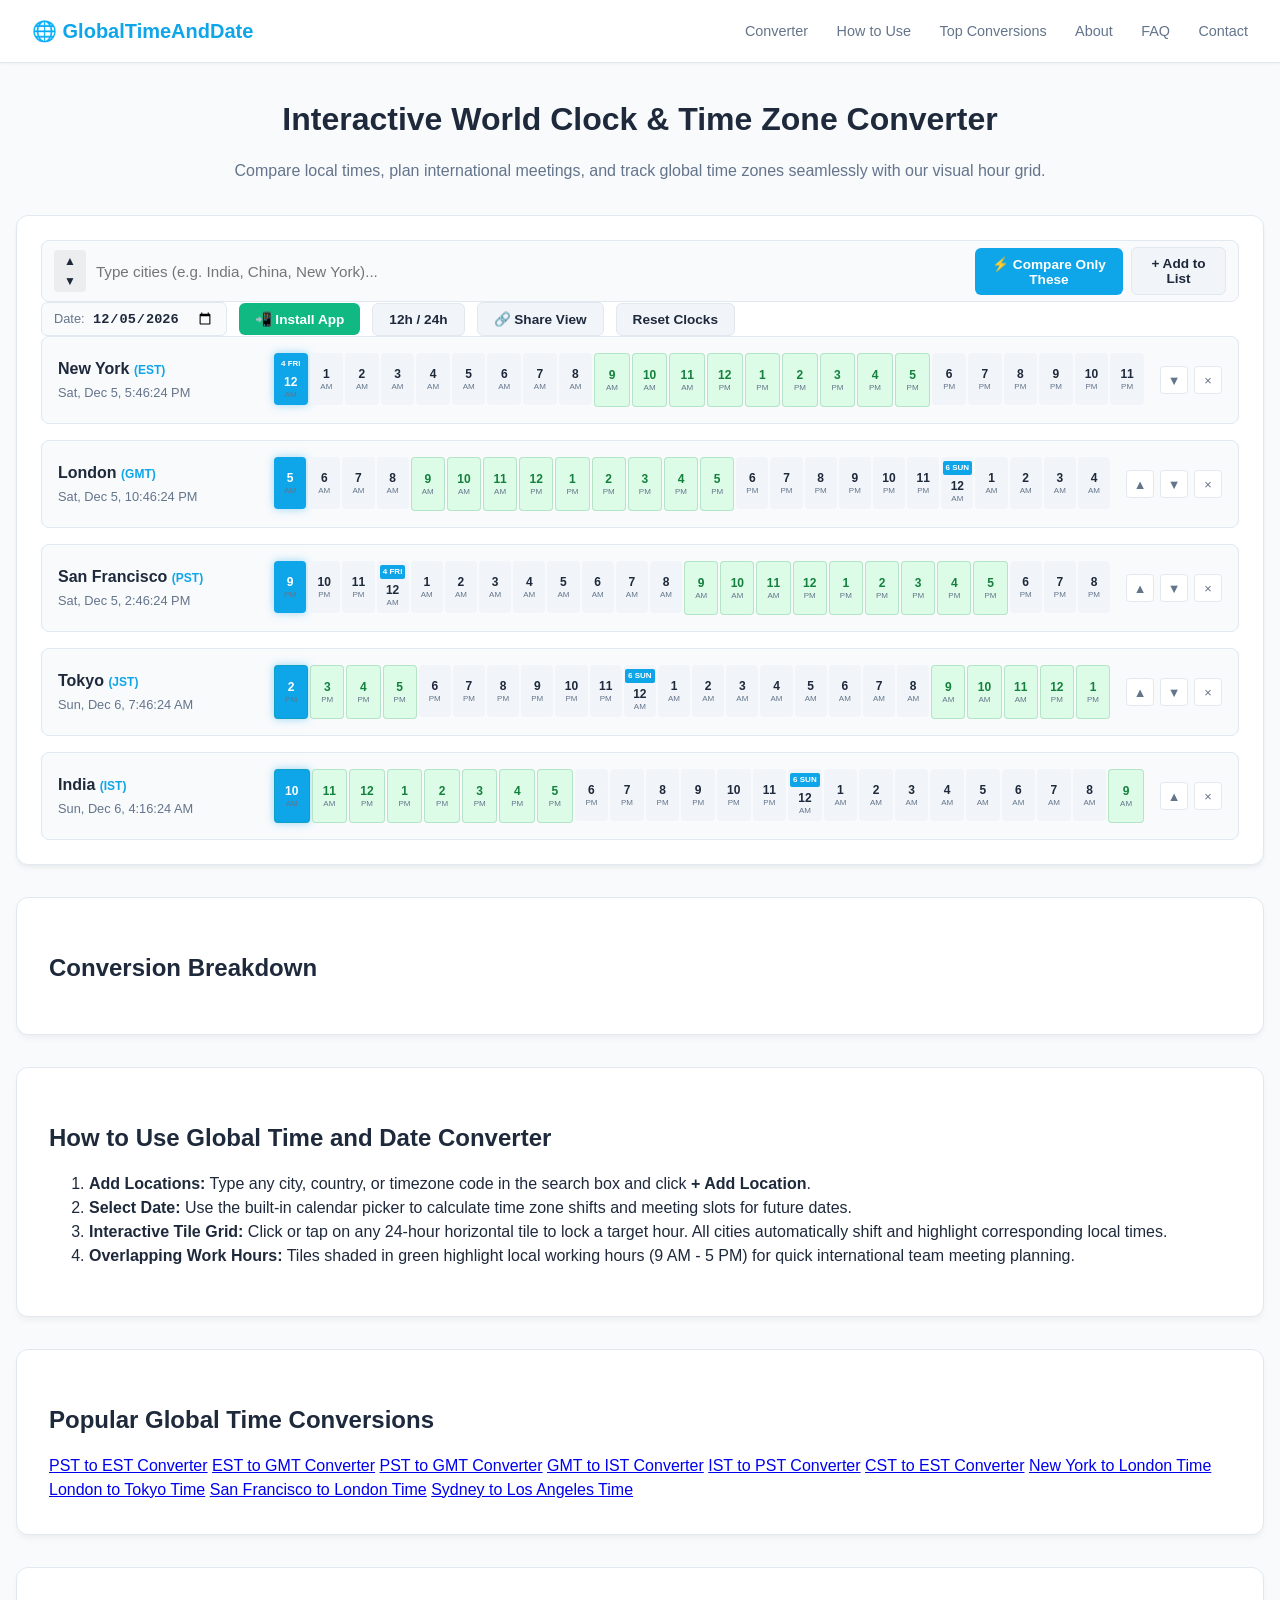
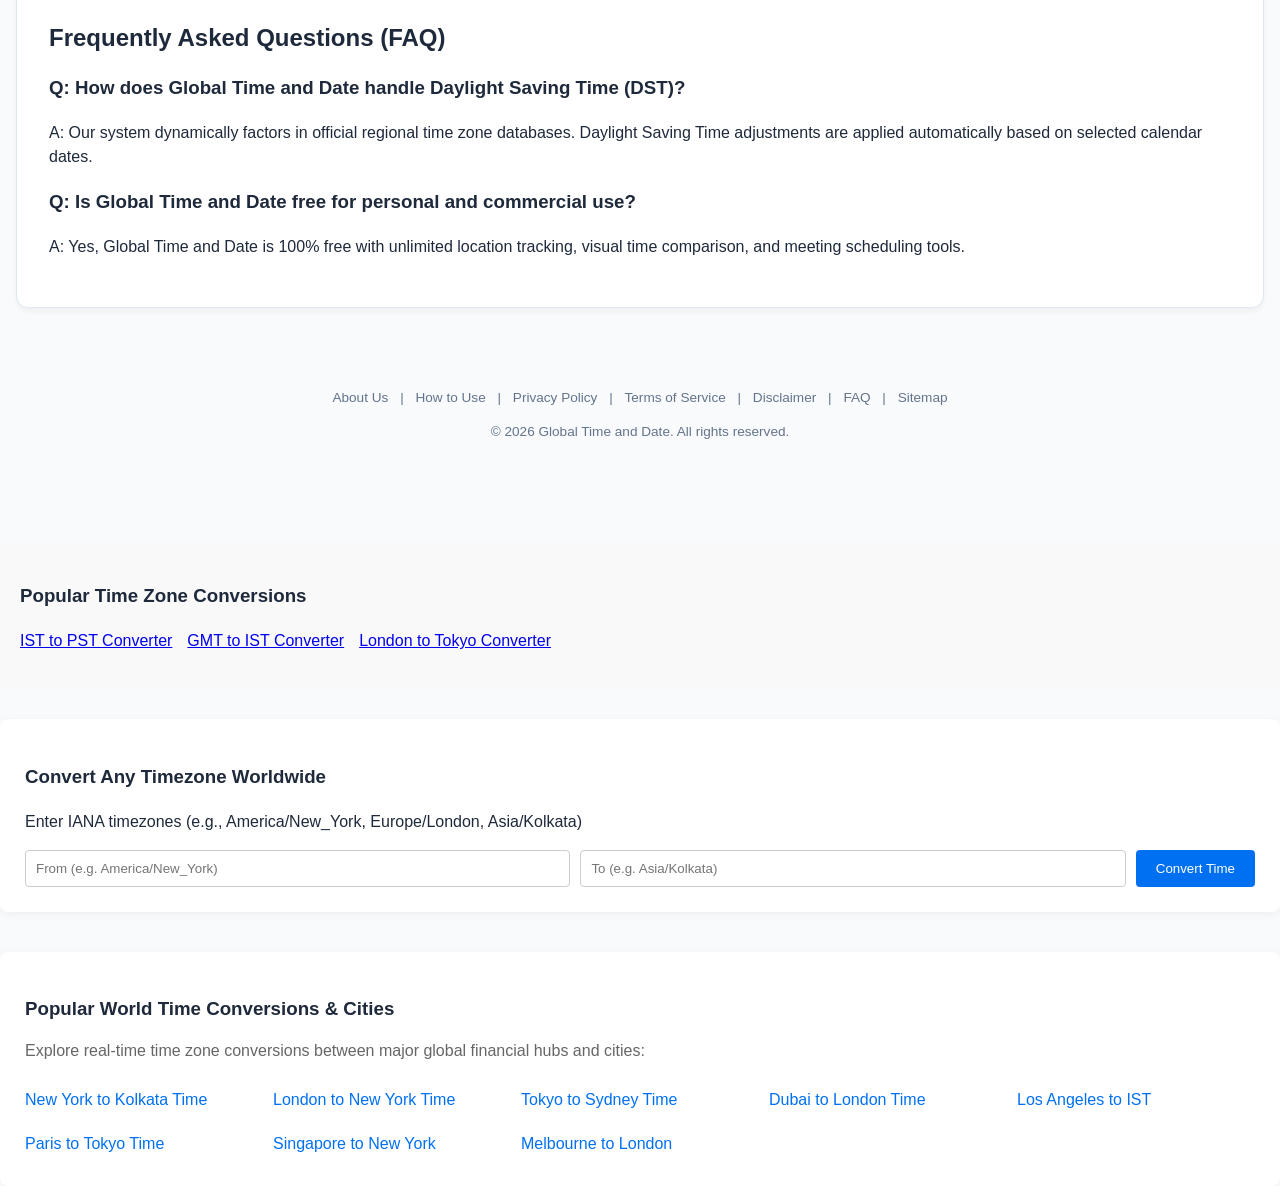
==== GLOBALTIMEANDDATE/index.html @ fa9447d6 "Update index.html" ====
<!DOCTYPE html>
<html lang="en">
<head>
<!-- Google tag (gtag.js) -->
<script async src="https://www.googletagmanager.com/gtag/js?id=G-215J8FMGZH"></script>
<script>
  window.dataLayer = window.dataLayer || [];
  function gtag(){dataLayer.push(arguments);}
  gtag('js', new Date());

  gtag('config', 'G-215J8FMGZH');
</script>
    <meta charset="UTF-8">
    <meta name="viewport" content="width=device-width, initial-scale=1.0">
    <title id="page-title">Global Time and Date - Interactive World Clock & Time Zone Converter</title>
    <meta id="page-desc" name="description" content="Effortlessly convert time and date across global time zones. Visual interactive time grid, meeting planner, and city difference calculator.">
    <meta name="keywords" content="global time and date, time zone converter, world clock, meeting planner, PST to EST, GMT to IST">
    <link rel="manifest" href="manifest.json">
    <meta name="theme-color" content="#0f172a">
    <link rel="stylesheet" href="styles.css">
</head>
<body>
    <header class="navbar">
        <div class="logo">🌐 GlobalTimeAndDate</div>
        <nav class="nav-links">
            <a href="#tool">Converter</a>
            <a href="#how-to-use">How to Use</a>
            <a href="#popular-conversions">Top Conversions</a>
            <a href="#about">About</a>
            <a href="#faq">FAQ</a>
            <a href="#contact">Contact</a>
        </nav>
    </header>

    <main class="container">
        <section id="hero-section" class="hero-block">
            <h1 id="dynamic-h1">Interactive World Clock & Time Zone Converter</h1>
            <p id="dynamic-subtext">Compare local times, plan international meetings, and track global time zones seamlessly with our visual hour grid.</p>
        </section>

        <section id="tool" class="tool-card">
           <div class="search-box">
    <div class="search-arrows">
        <button type="button" id="add-top-btn" class="arrow-select-btn" title="Add to Top">▲</button>
        <button type="button" id="add-bottom-btn" class="arrow-select-btn" title="Add to Bottom">▼</button>
    </div>
    <input type="text" id="city-input" placeholder="Type cities (e.g. India, China, New York)..." autocomplete="off">
    <button type="button" id="compare-btn" class="btn-primary">⚡ Compare Only These</button>
    <button type="button" id="add-btn" class="btn-secondary">+ Add to List</button>
</div>
               <div class="control-actions">
    <div class="date-picker-wrapper">
        <label for="meeting-date" style="font-size: 0.8rem; color: var(--text-secondary);">Date:</label>
        <input type="date" id="meeting-date" class="date-picker-input">
    </div>
    <button type="button" id="install-btn" class="btn-primary-app">📲 Install App</button>
    <button type="button" id="toggle-format" class="btn-secondary">12h / 24h</button>
    <button type="button" id="share-btn" class="btn-secondary">🔗 Share View</button>
    <button type="button" id="reset-btn" class="btn-secondary">Reset Clocks</button>
</div>

            <!-- Visual Horizontal Time Slider Grid -->
            <div id="timezone-grid" class="grid-wrapper"></div>
        </section>

        <section id="pseo-info-block" class="content-card dynamic-seo-card hidden">
            <h2 id="pseo-title">Conversion Breakdown</h2>
            <div id="pseo-content"></div>
        </section>

        <section id="how-to-use" class="content-card">
            <h2>How to Use Global Time and Date Converter</h2>
            <ol class="guide-list">
                <li><strong>Add Locations:</strong> Type any city, country, or timezone code in the search box and click <strong>+ Add Location</strong>.</li>
                <li><strong>Select Date:</strong> Use the built-in calendar picker to calculate time zone shifts and meeting slots for future dates.</li>
                <li><strong>Interactive Tile Grid:</strong> Click or tap on any 24-hour horizontal tile to lock a target hour. All cities automatically shift and highlight corresponding local times.</li>
                <li><strong>Overlapping Work Hours:</strong> Tiles shaded in green highlight local working hours (9 AM - 5 PM) for quick international team meeting planning.</li>
            </ol>
        </section>

        <section id="popular-conversions" class="content-card">
            <h2>Popular Global Time Conversions</h2>
            <div class="link-grid">
                <a href="/pst-to-est">PST to EST Converter</a>
                <a href="/est-to-gmt">EST to GMT Converter</a>
                <a href="/pst-to-gmt">PST to GMT Converter</a>
                <a href="/gmt-to-ist">GMT to IST Converter</a>
                <a href="/ist-to-pst">IST to PST Converter</a>
                <a href="/cst-to-est">CST to EST Converter</a>
                <a href="/new-york-to-london">New York to London Time</a>
                <a href="/london-to-tokyo">London to Tokyo Time</a>
                <a href="/san-francisco-to-london">San Francisco to London Time</a>
                <a href="/sydney-to-los-angeles">Sydney to Los Angeles Time</a>
            </div>
        </section>

        <section id="faq" class="content-card">
            <h2>Frequently Asked Questions (FAQ)</h2>
            <div class="faq-item">
                <h3>Q: How does Global Time and Date handle Daylight Saving Time (DST)?</h3>
                <p>A: Our system dynamically factors in official regional time zone databases. Daylight Saving Time adjustments are applied automatically based on selected calendar dates.</p>
            </div>
            <div class="faq-item">
                <h3>Q: Is Global Time and Date free for personal and commercial use?</h3>
                <p>A: Yes, Global Time and Date is 100% free with unlimited location tracking, visual time comparison, and meeting scheduling tools.</p>
            </div>
        </section>
    </main>

    <footer class="footer">
        <div class="footer-links">
            <a href="about">About Us</a> |
            <a href="how-to-use">How to Use</a> |
            <a href="privacy">Privacy Policy</a> |
            <a href="terms">Terms of Service</a> |
            <a href="disclaimer">Disclaimer</a> |
            <a href="faq">FAQ</a> |
            <a href="sitemap.xml">Sitemap</a>
        </div>
        <p>&copy; 2026 Global Time and Date. All rights reserved.</p>
    </footer>
  <div class="seo-links" style="margin-top: 40px; padding: 20px; background: #f9f9f9; border-radius: 8px;">
    <h3>Popular Time Zone Conversions</h3>
    <ul style="list-style-type: none; padding: 0; display: flex; gap: 15px; flex-wrap: wrap;">
        <li><a href="ist-to-pst.html">IST to PST Converter</a></li>
        <li><a href="gmt-to-ist.html">GMT to IST Converter</a></li>
        <li><a href="london-to-tokyo.html">London to Tokyo Converter</a></li>
    </ul>
</div>
<div class="universal-search" style="margin-top: 30px; margin-bottom: 20px; padding: 25px; background: #fff; border-radius: 8px; box-shadow: 0 2px 10px rgba(0,0,0,0.05);">
    <h3>Convert Any Timezone Worldwide</h3>
    <p>Enter IANA timezones (e.g., America/New_York, Europe/London, Asia/Kolkata)</p>
    
    <form action="converter.html" method="GET" style="display: flex; gap: 10px; flex-wrap: wrap; margin-top: 15px;">
        <input type="text" name="from" placeholder="From (e.g. America/New_York)" required style="padding: 10px; flex: 1; min-width: 200px; border: 1px solid #ccc; border-radius: 4px;">
        <input type="text" name="to" placeholder="To (e.g. Asia/Kolkata)" required style="padding: 10px; flex: 1; min-width: 200px; border: 1px solid #ccc; border-radius: 4px;">
        <button type="submit" style="padding: 10px 20px; background: #0070f3; color: white; border: none; border-radius: 4px; cursor: pointer;">Convert Time</button>
    </form>
</div>
  <div class="global-cities-directory" style="margin-top: 40px; padding: 25px; background: #fff; border-radius: 8px; box-shadow: 0 2px 10px rgba(0,0,0,0.05);">
    <h3 style="margin-bottom: 15px;">Popular World Time Conversions & Cities</h3>
    <p style="margin-bottom: 20px; color: #666;">Explore real-time time zone conversions between major global financial hubs and cities:</p>
    
    <div style="display: grid; grid-template-columns: repeat(auto-fill, minmax(220px, 1fr)); gap: 10px;">
        <a href="converter.html?from=America/New_York&to=Asia/Kolkata" style="color: #0070f3; text-decoration: none; padding: 5px 0;">New York to Kolkata Time</a>
        <a href="converter.html?from=Europe/London&to=America/New_York" style="color: #0070f3; text-decoration: none; padding: 5px 0;">London to New York Time</a>
        <a href="converter.html?from=Asia/Tokyo&to=Australia/Sydney" style="color: #0070f3; text-decoration: none; padding: 5px 0;">Tokyo to Sydney Time</a>
        <a href="converter.html?from=Asia/Dubai&to=Europe/London" style="color: #0070f3; text-decoration: none; padding: 5px 0;">Dubai to London Time</a>
        <a href="converter.html?from=America/Los_Angeles&to=Asia/Kolkata" style="color: #0070f3; text-decoration: none; padding: 5px 0;">Los Angeles to IST</a>
        <a href="converter.html?from=Europe/Paris&to=Asia/Tokyo" style="color: #0070f3; text-decoration: none; padding: 5px 0;">Paris to Tokyo Time</a>
        <a href="converter.html?from=Asia/Singapore&to=America/New_York" style="color: #0070f3; text-decoration: none; padding: 5px 0;">Singapore to New York</a>
        <a href="converter.html?from=Australia/Melbourne&to=Europe/London" style="color: #0070f3; text-decoration: none; padding: 5px 0;">Melbourne to London</a>
    </div>
</div>
    <script src="app.js"></script>
</body>
</html>
---- GLOBALTIMEANDDATE/styles.css ----
:root {
    --bg-color: #f8fafc;
    --card-bg: #ffffff;
    --border-color: #e2e8f0;
    --text-primary: #1e293b;
    --text-secondary: #64748b;
    --accent-color: #0ea5e9;
    --accent-hover: #0284c7;
    --grid-tile-bg: #f1f5f9;
    --grid-tile-active: #0ea5e9;
    --work-hour-bg: #dcfce7;
    --work-hour-color: #15803d;
}

body {
    background-color: var(--bg-color);
    color: var(--text-primary);
    font-family: -apple-system, BlinkMacSystemFont, "Segoe UI", Roboto, Helvetica, Arial, sans-serif;
    margin: 0;
    padding: 0;
    line-height: 1.5;
}

.navbar {
    background-color: var(--card-bg);
    border-bottom: 1px solid var(--border-color);
    display: flex;
    justify-content: space-between;
    align-items: center;
    padding: 1rem 2rem;
    box-shadow: 0 1px 3px rgba(0, 0, 0, 0.05);
}

.logo {
    font-size: 1.25rem;
    font-weight: 700;
    color: var(--accent-color);
}

.nav-links a {
    color: var(--text-secondary);
    text-decoration: none;
    margin-left: 1.5rem;
    font-size: 0.9rem;
    transition: color 0.2s;
}

.nav-links a:hover {
    color: var(--accent-color);
}

.container {
    max-width: 1280px;
    margin: 2rem auto;
    padding: 0 1rem;
}

.hero-block {
    text-align: center;
    margin-bottom: 2rem;
}

.hero-block h1 {
    font-size: 2rem;
    font-weight: 700;
    margin-bottom: 0.5rem;
    color: var(--text-primary);
}

.hero-block p {
    color: var(--text-secondary);
    font-size: 1rem;
}

.tool-card {
    background-color: var(--card-bg);
    border: 1px solid var(--border-color);
    border-radius: 12px;
    padding: 1.5rem;
    box-shadow: 0 4px 6px -1px rgba(0, 0, 0, 0.05), 0 2px 4px -1px rgba(0, 0, 0, 0.03);
}

.tool-controls {
    display: flex;
    flex-wrap: wrap;
    gap: 1rem;
    justify-content: space-between;
    align-items: center;
    margin-bottom: 1.5rem;
}

.search-box {
    display: flex;
    align-items: center;
    gap: 8px;
    background-color: var(--bg-color);
    border: 1px solid var(--border-color);
    border-radius: 8px;
    padding: 6px 12px;
    flex: 1;
    min-width: 300px;
}

.search-box input {
    background: transparent;
    border: none;
    color: var(--text-primary);
    font-size: 0.95rem;
    width: 100%;
    outline: none;
}

.search-arrows {
    display: flex;
    flex-direction: column;
    justify-content: center;
    gap: 2px;
    background: rgba(0, 0, 0, 0.05);
    padding: 2px 4px;
    border-radius: 4px;
}

.arrow-select-btn {
    background: transparent;
    border: none;
    color: var(--text-primary);
    font-size: 0.75rem;
    font-weight: bold;
    cursor: pointer;
    padding: 2px 6px;
    border-radius: 2px;
    transition: background 0.2s, color 0.2s;
}

.arrow-select-btn:hover {
    background-color: var(--accent-color);
    color: #fff;
}

.control-actions {
    display: flex;
    gap: 0.75rem;
    align-items: center;
    flex-wrap: wrap;
}

.btn-primary, .btn-secondary, .btn-primary-app {
    padding: 0.5rem 1rem;
    border-radius: 6px;
    font-weight: 600;
    font-size: 0.85rem;
    cursor: pointer;
    border: none;
    transition: background 0.2s;
}

.btn-primary {
    background-color: var(--accent-color);
    color: #ffffff;
}

.btn-primary:hover {
    background-color: var(--accent-hover);
}

.btn-secondary {
    background-color: var(--grid-tile-bg);
    color: var(--text-primary);
    border: 1px solid var(--border-color);
}

.btn-secondary:hover {
    background-color: #e2e8f0;
}

.btn-primary-app {
    background-color: #10b981;
    color: #fff;
}

.date-picker-wrapper {
    display: flex;
    align-items: center;
    gap: 0.4rem;
    background-color: var(--bg-color);
    padding: 0.4rem 0.75rem;
    border-radius: 6px;
    border: 1px solid var(--border-color);
}

.date-picker-input {
    background: transparent;
    border: none;
    color: var(--text-primary);
    font-weight: 600;
    font-size: 0.85rem;
    outline: none;
    cursor: pointer;
}

.grid-wrapper {
    display: flex;
    flex-direction: column;
    gap: 1rem;
}

.city-row {
    display: flex;
    align-items: center;
    gap: 1rem;
    background-color: var(--bg-color);
    padding: 1rem;
    border-radius: 8px;
    border: 1px solid var(--border-color);
}

.city-info {
    width: 200px;
    min-width: 200px;
}

.city-name {
    font-size: 1rem;
    font-weight: 700;
    color: var(--text-primary);
}

.city-time-desc {
    font-size: 0.8rem;
    color: var(--text-secondary);
    margin-top: 2px;
}

.time-tiles {
    display: flex;
    flex: 1;
    gap: 2px;
}

.time-tile {
    flex: 1;
    min-width: 32px;
    height: 52px;
    background-color: var(--grid-tile-bg);
    border-radius: 4px;
    display: flex;
    flex-direction: column;
    align-items: center;
    justify-content: center;
    font-size: 0.75rem;
    font-weight: 600;
    cursor: pointer;
    user-select: none;
    color: var(--text-primary);
    transition: background 0.15s, transform 0.1s;
}

.time-tile:hover {
    background-color: #e2e8f0;
}

.time-tile span.ampm {
    font-size: 0.5rem;
    font-weight: 400;
    color: var(--text-secondary);
    margin-top: -2px;
}

.time-tile.work-hour {
    background-color: var(--work-hour-bg);
    color: var(--work-hour-color);
    border: 1px solid rgba(21, 128, 61, 0.2);
}

.time-tile.selected {
    background-color: var(--grid-tile-active);
    color: #ffffff;
    font-weight: 700;
    box-shadow: 0 0 8px rgba(14, 165, 233, 0.4);
}

.date-badge {
    font-size: 0.5rem;
    background-color: var(--accent-color);
    color: #ffffff;
    font-weight: 700;
    padding: 1px 3px;
    border-radius: 2px;
    margin-bottom: 2px;
    text-transform: uppercase;
}

.row-actions {
    display: flex;
    align-items: center;
    gap: 6px;
}

.move-btn, .remove-btn {
    background: var(--card-bg);
    border: 1px solid var(--border-color);
    color: var(--text-secondary);
    width: 28px;
    height: 28px;
    border-radius: 4px;
    display: flex;
    align-items: center;
    justify-content: center;
    cursor: pointer;
    font-size: 0.8rem;
    transition: all 0.2s;
}

.move-btn:hover {
    color: var(--accent-color);
    border-color: var(--accent-color);
}

.remove-btn:hover {
    background-color: #ef4444;
    color: #fff;
    border-color: #ef4444;
}

.content-card {
    background-color: var(--card-bg);
    border: 1px solid var(--border-color);
    border-radius: 12px;
    padding: 2rem;
    margin-top: 2rem;
    box-shadow: 0 4px 6px -1px rgba(0, 0, 0, 0.05);
}

.content-card h2 {
    font-size: 1.5rem;
    margin-bottom: 1rem;
    color: var(--text-primary);
}

.footer {
    text-align: center;
    padding: 3rem 0;
    color: var(--text-secondary);
    font-size: 0.85rem;
}

.footer-links a {
    color: var(--text-secondary);
    text-decoration: none;
    margin: 0 0.5rem;
}

.footer-links a:hover {
    color: var(--accent-color);
}
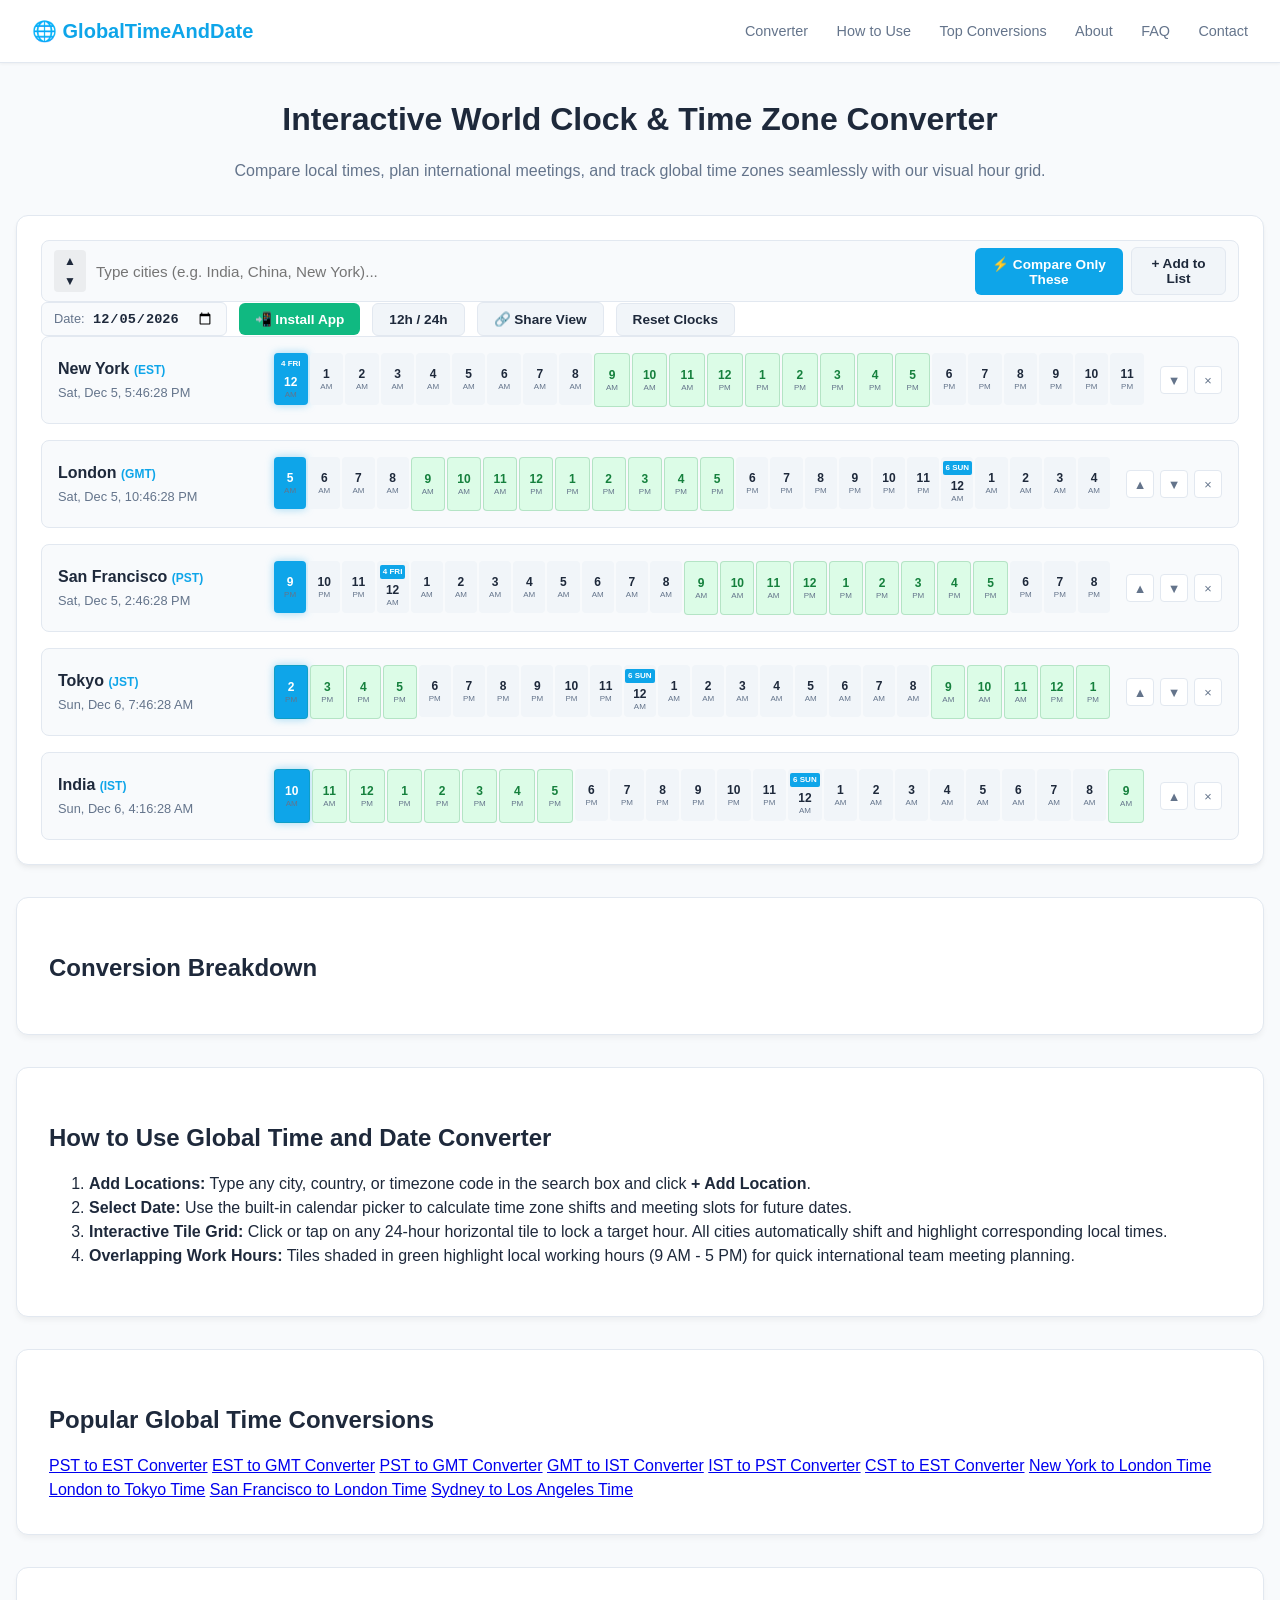
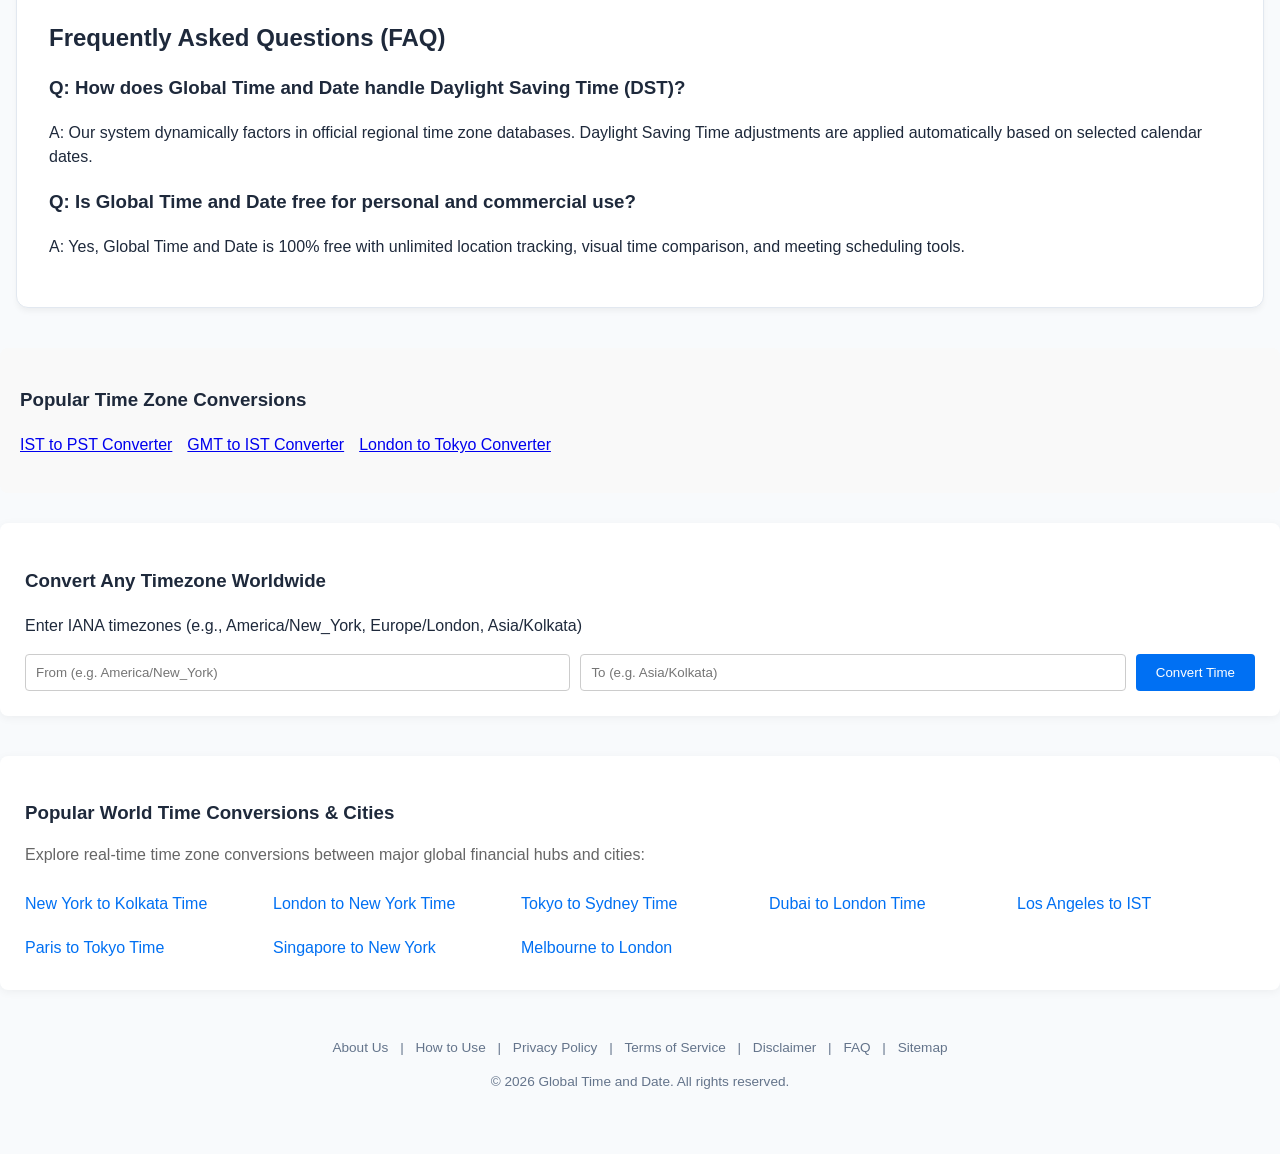
==== commit a7ffc52a: "Update index.html" ====
--- a/GLOBALTIMEANDDATE/index.html
+++ b/GLOBALTIMEANDDATE/index.html
@@ -107,19 +107,7 @@
         </section>
     </main>
 
-    <footer class="footer">
-        <div class="footer-links">
-            <a href="about">About Us</a> |
-            <a href="how-to-use">How to Use</a> |
-            <a href="privacy">Privacy Policy</a> |
-            <a href="terms">Terms of Service</a> |
-            <a href="disclaimer">Disclaimer</a> |
-            <a href="faq">FAQ</a> |
-            <a href="sitemap.xml">Sitemap</a>
-        </div>
-        <p>&copy; 2026 Global Time and Date. All rights reserved.</p>
-    </footer>
-  <div class="seo-links" style="margin-top: 40px; padding: 20px; background: #f9f9f9; border-radius: 8px;">
+   <div class="seo-links" style="margin-top: 40px; padding: 20px; background: #f9f9f9; border-radius: 8px;">
     <h3>Popular Time Zone Conversions</h3>
     <ul style="list-style-type: none; padding: 0; display: flex; gap: 15px; flex-wrap: wrap;">
         <li><a href="ist-to-pst.html">IST to PST Converter</a></li>
@@ -153,5 +141,17 @@
     </div>
 </div>
     <script src="app.js"></script>
+  <footer class="footer">
+        <div class="footer-links">
+            <a href="about">About Us</a> |
+            <a href="how-to-use">How to Use</a> |
+            <a href="privacy">Privacy Policy</a> |
+            <a href="terms">Terms of Service</a> |
+            <a href="disclaimer">Disclaimer</a> |
+            <a href="faq">FAQ</a> |
+            <a href="sitemap.xml">Sitemap</a>
+        </div>
+        <p>&copy; 2026 Global Time and Date. All rights reserved.</p>
+    </footer>
 </body>
 </html>
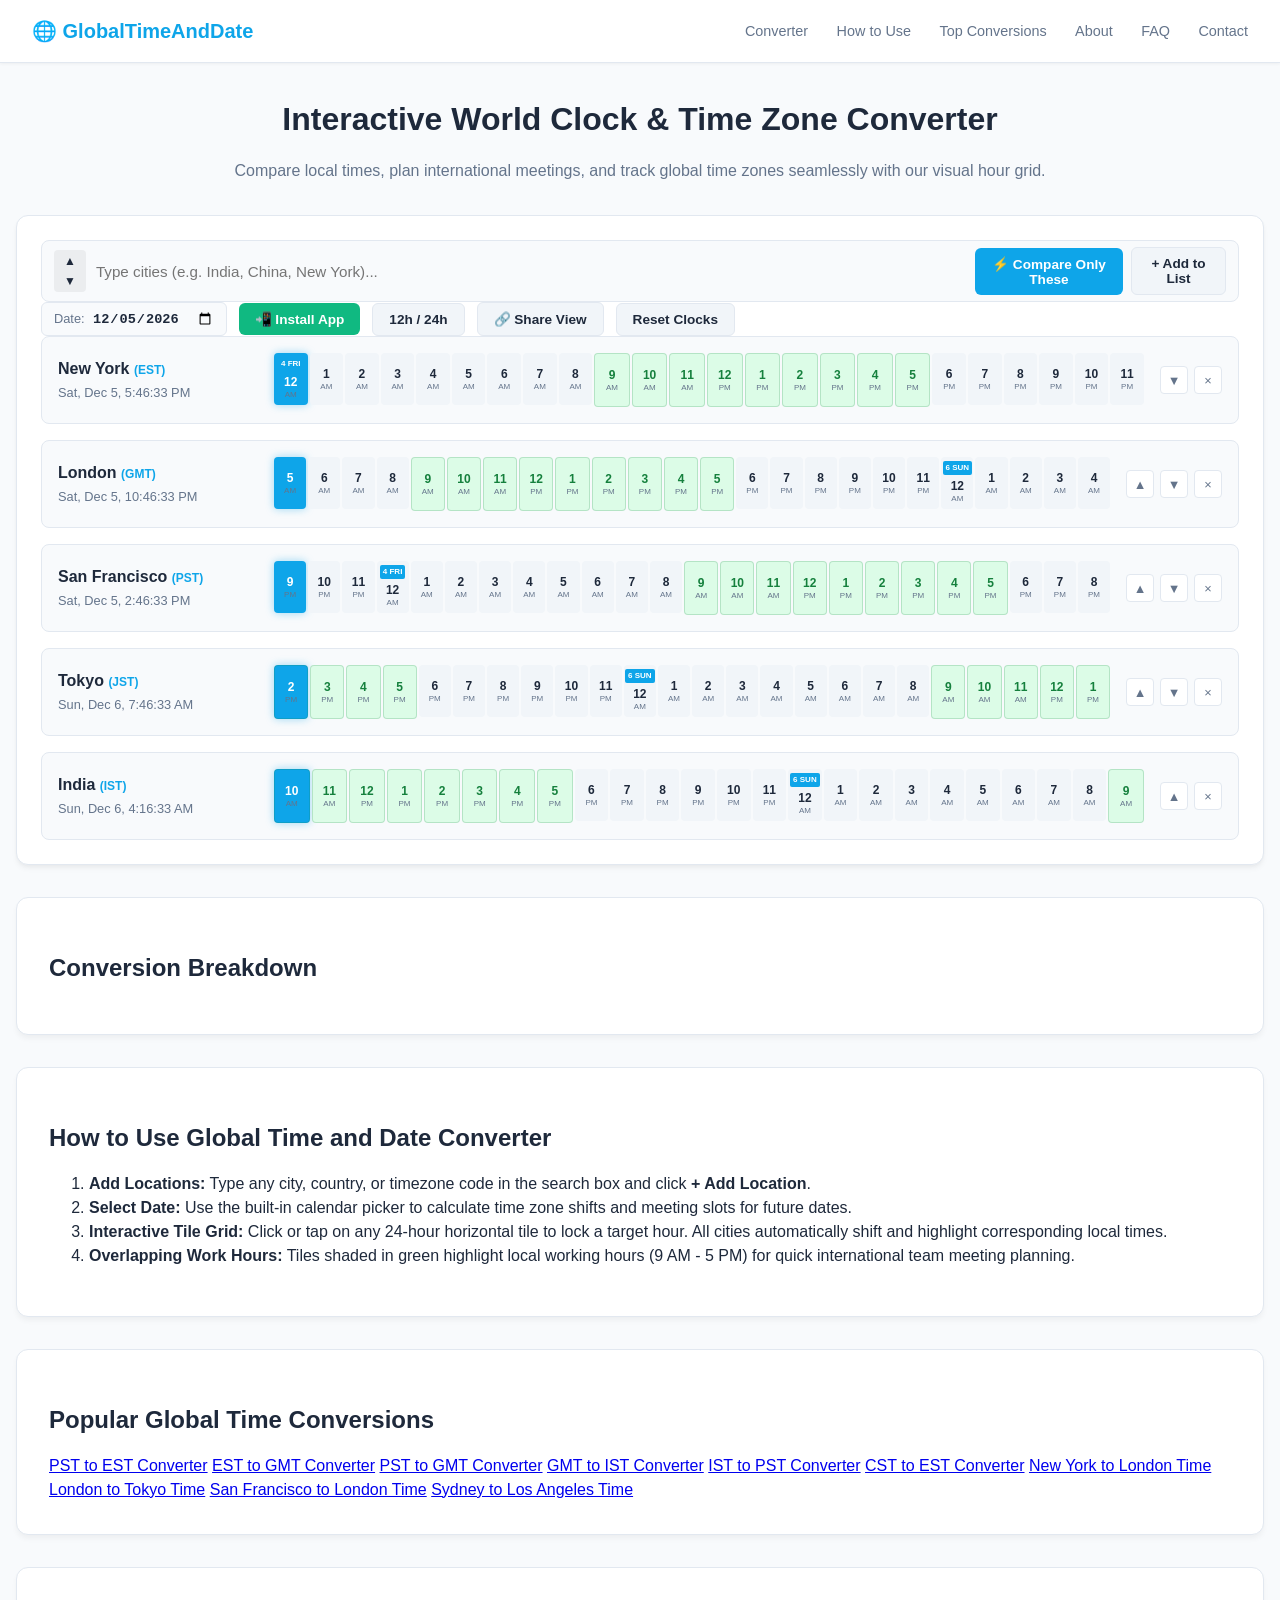
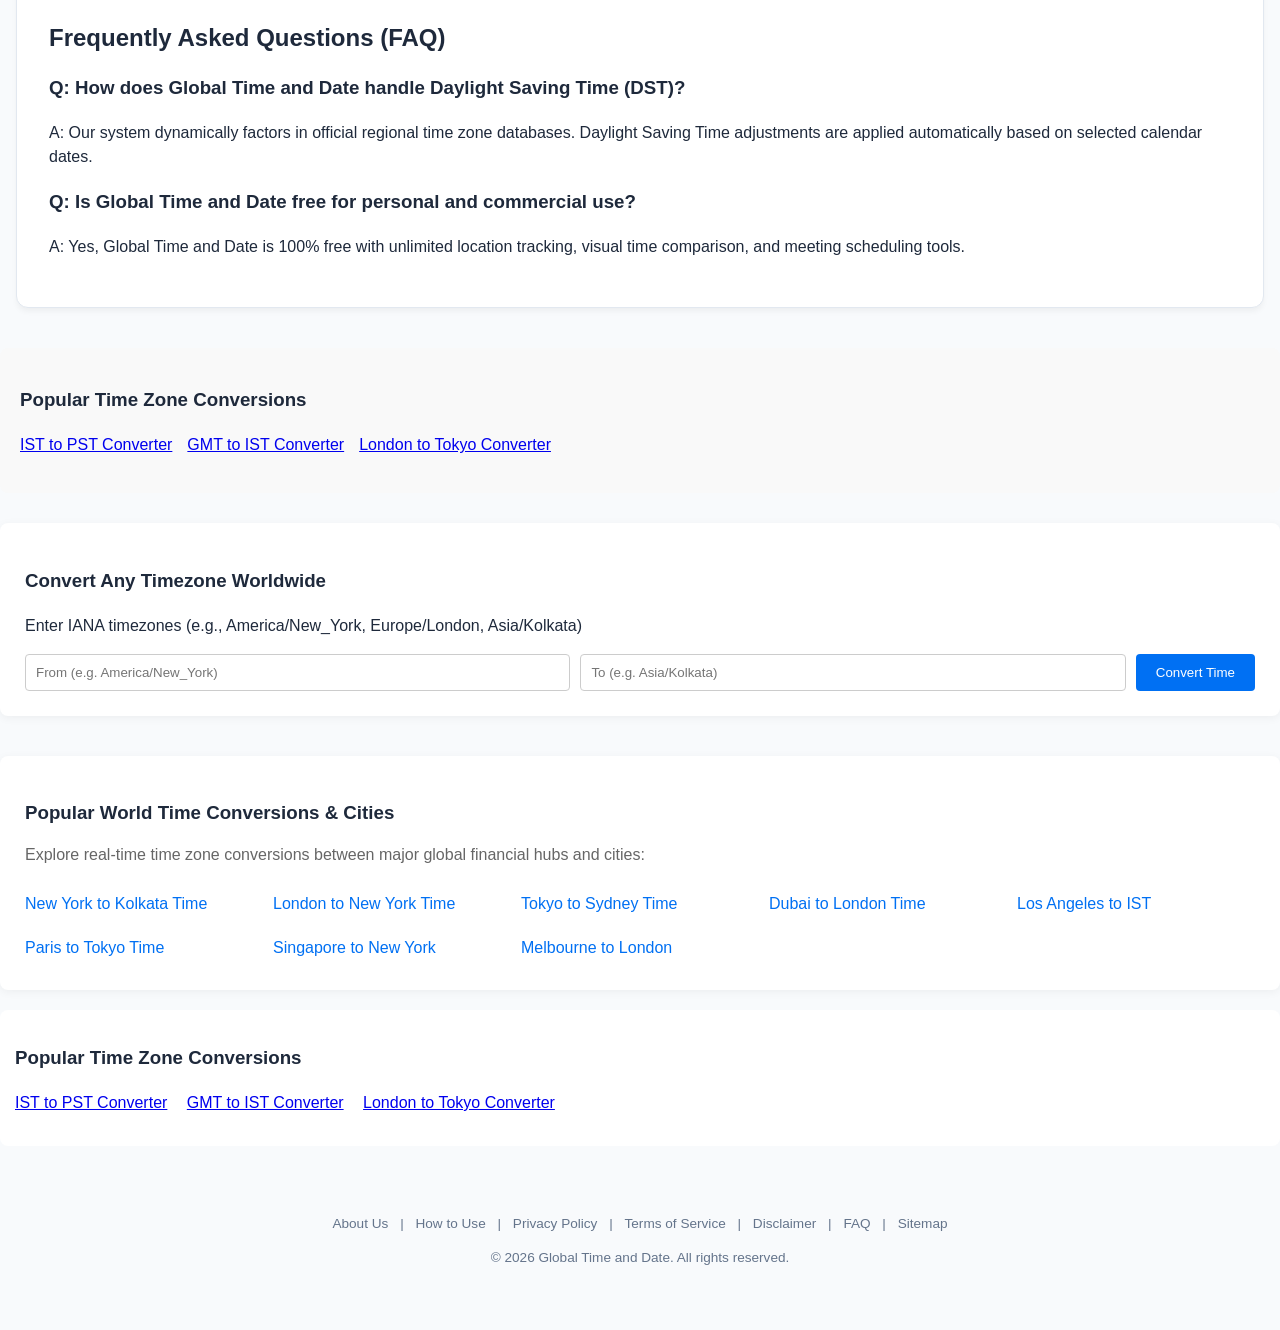
==== commit cf782830: "Update index.html" ====
--- a/GLOBALTIMEANDDATE/index.html
+++ b/GLOBALTIMEANDDATE/index.html
@@ -139,8 +139,16 @@
         <a href="converter.html?from=Asia/Singapore&to=America/New_York" style="color: #0070f3; text-decoration: none; padding: 5px 0;">Singapore to New York</a>
         <a href="converter.html?from=Australia/Melbourne&to=Europe/London" style="color: #0070f3; text-decoration: none; padding: 5px 0;">Melbourne to London</a>
     </div>
+    </div>
+    <script src="app.js"></script>
+  <div class="popular-conversions" style="margin: 20px 0; padding: 15px; background: #fff; border-radius: 8px;">
+    <h3>Popular Time Zone Conversions</h3>
+    <p>
+        <a href="ist-to-pst.html" style="margin-right: 15px;">IST to PST Converter</a>
+        <a href="gmt-to-ist.html" style="margin-right: 15px;">GMT to IST Converter</a>
+        <a href="london-to-tokyo.html">London to Tokyo Converter</a>
+    </p>
 </div>
-    <script src="app.js"></script>
   <footer class="footer">
         <div class="footer-links">
             <a href="about">About Us</a> |
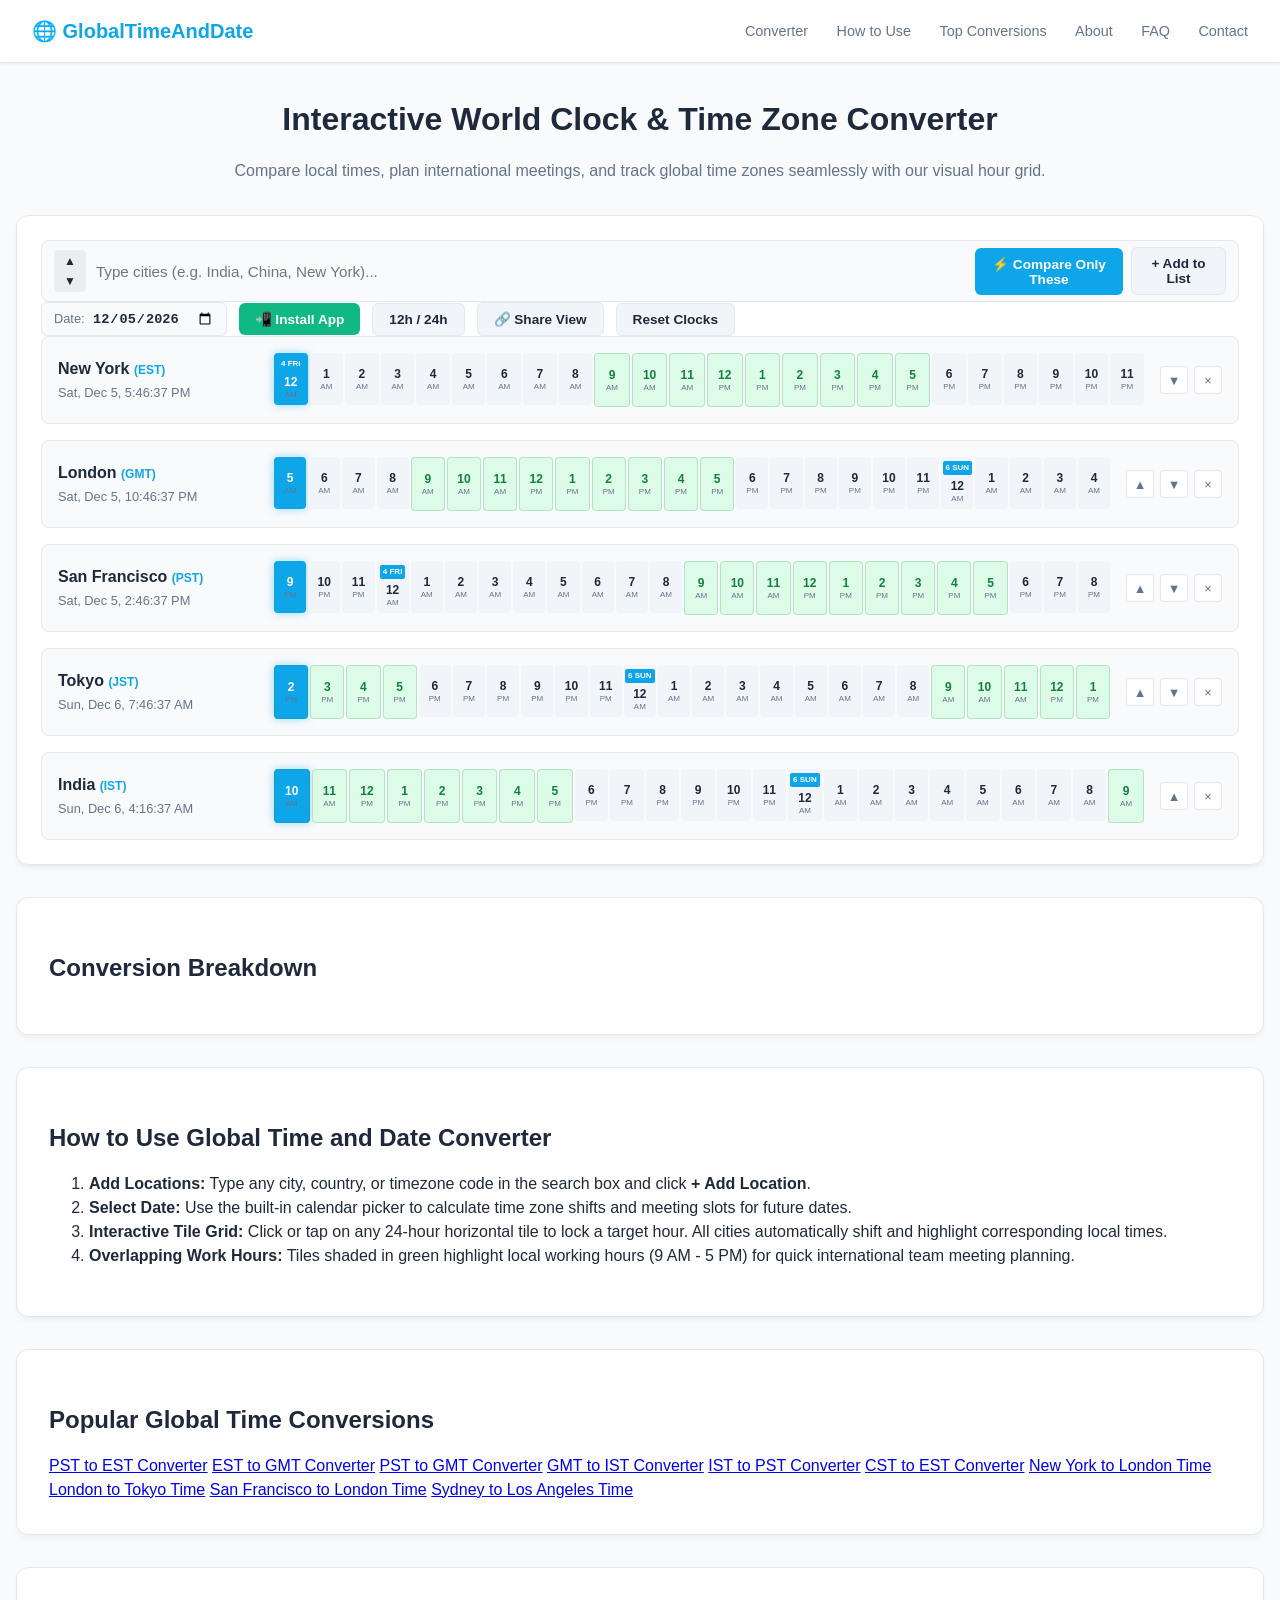
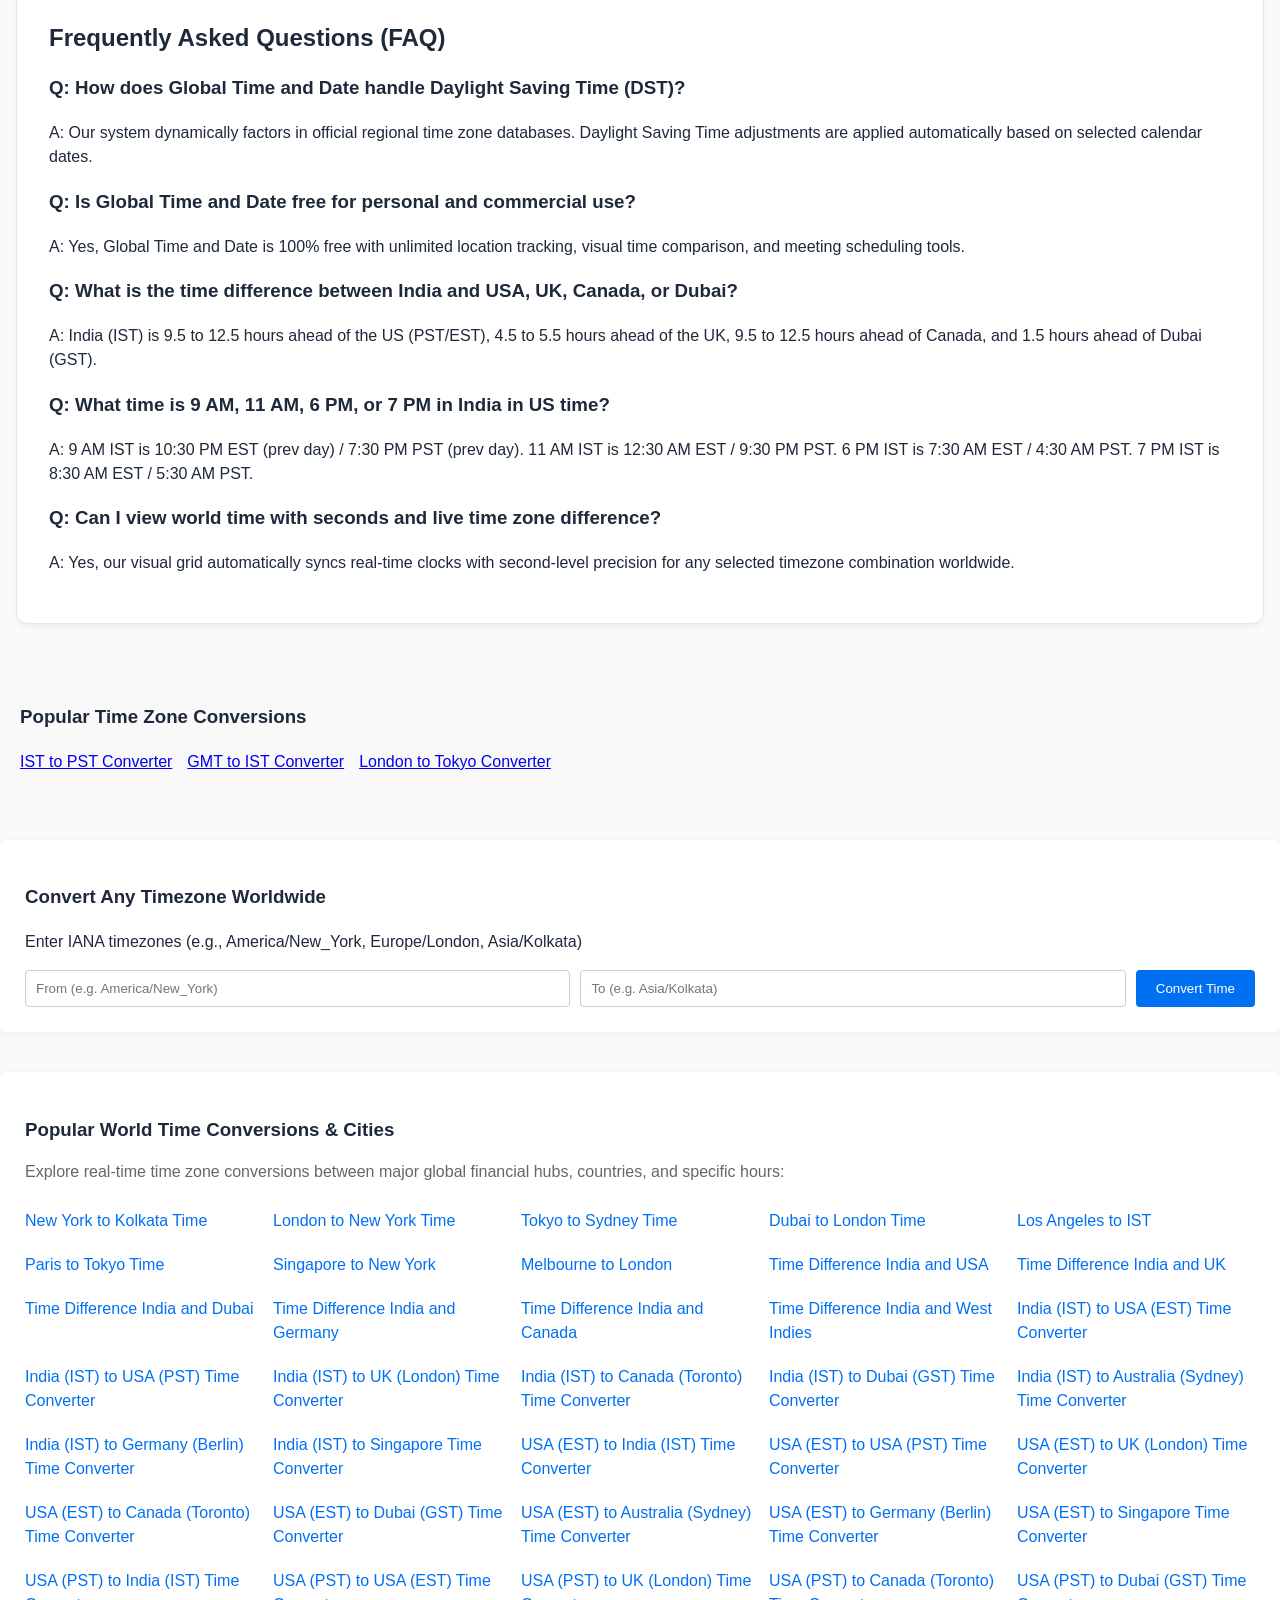
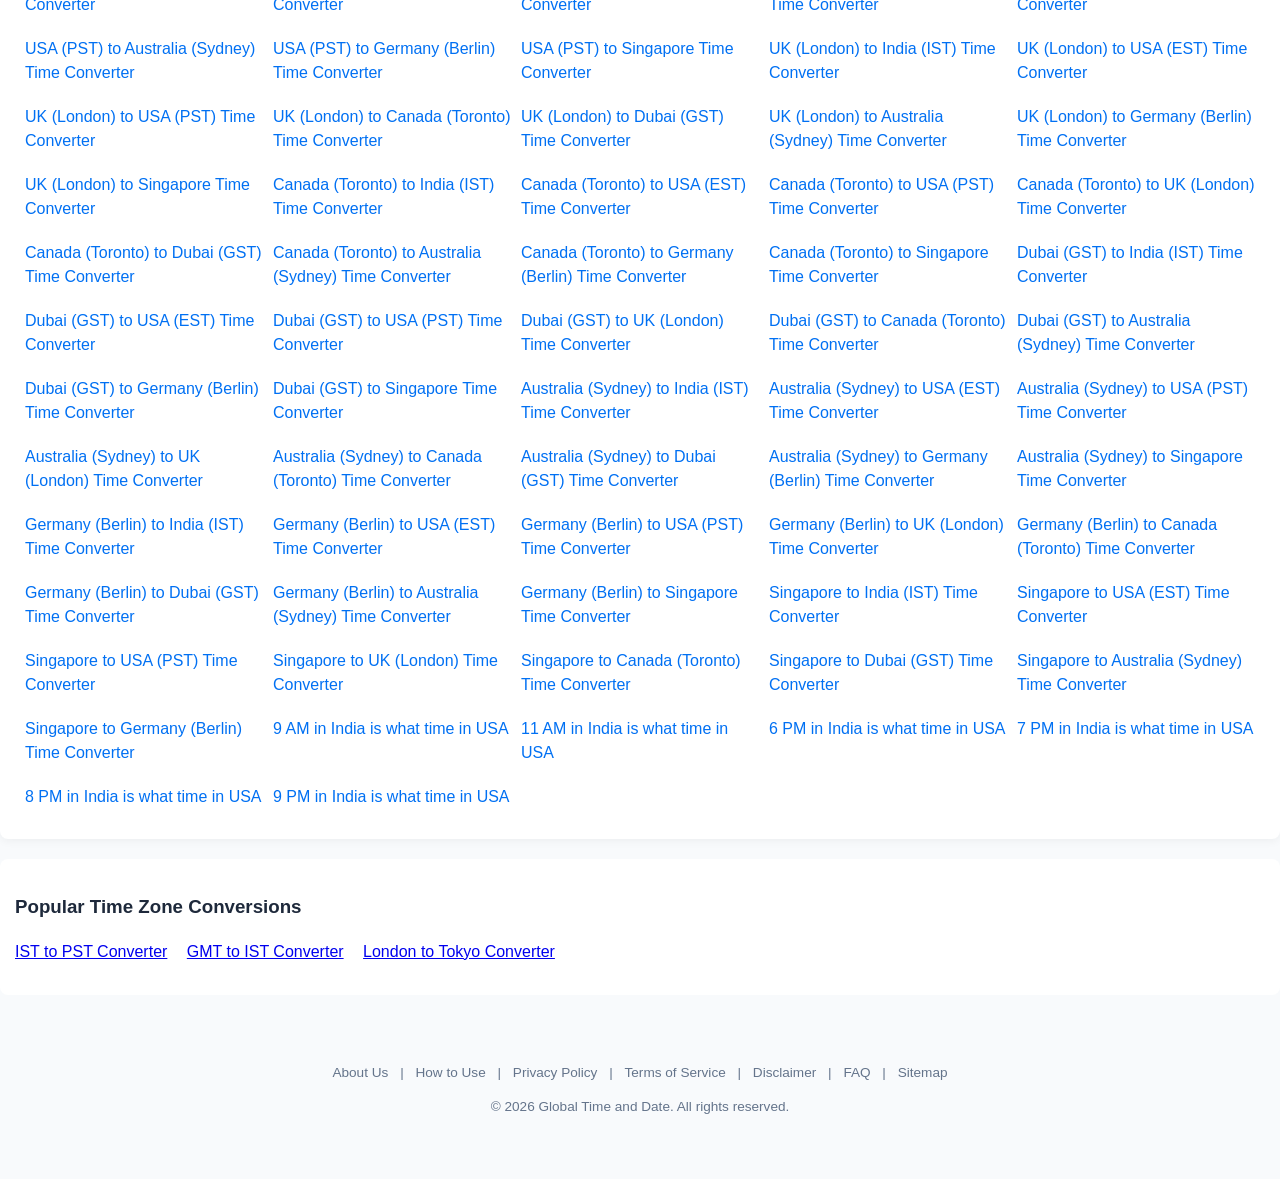
==== commit 830eae28: "Update index.html" ====
--- a/GLOBALTIMEANDDATE/index.html
+++ b/GLOBALTIMEANDDATE/index.html
@@ -14,10 +14,40 @@
     <meta name="viewport" content="width=device-width, initial-scale=1.0">
     <title id="page-title">Global Time and Date - Interactive World Clock & Time Zone Converter</title>
     <meta id="page-desc" name="description" content="Effortlessly convert time and date across global time zones. Visual interactive time grid, meeting planner, and city difference calculator.">
-    <meta name="keywords" content="global time and date, time zone converter, world clock, meeting planner, PST to EST, GMT to IST">
+    <meta name="keywords" content="global time and date, time zone converter, world clock, meeting planner, PST to EST, GMT to IST, India to USA time, time difference between India and UK, IST to PST time difference, 9 AM in India is what time in US">
     <link rel="manifest" href="manifest.json">
     <meta name="theme-color" content="#0f172a">
     <link rel="stylesheet" href="styles.css">
+
+    <!-- Structured Data Schema for Rich Google Snippets -->
+    <script type="application/ld+json">
+    {
+      "@context": "https://schema.org",
+      "@type": "FAQPage",
+      "mainEntity": [{
+        "@type": "Question",
+        "name": "What is the time difference between India and USA?",
+        "acceptedAnswer": {
+          "@type": "Answer",
+          "text": "India Standard Time (IST) is 9.5 to 12.5 hours ahead of major USA time zones (PST, EST, CST) depending on Daylight Saving Time."
+        }
+      }, {
+        "@type": "Question",
+        "name": "What time is 9 AM IST in US?",
+        "acceptedAnswer": {
+          "@type": "Answer",
+          "text": "9 AM in India (IST) is typically 8:30 PM PST (previous night) or 11:30 PM EST (previous night) in the United States."
+        }
+      }, {
+        "@type": "Question",
+        "name": "What is the time difference between India and UK?",
+        "acceptedAnswer": {
+          "@type": "Answer",
+          "text": "India Standard Time (IST) is 4 hours and 30 minutes ahead of British Summer Time (BST) and 5 hours and 30 minutes ahead of GMT."
+        }
+      }]
+    }
+    </script>
 </head>
 <body>
     <header class="navbar">
@@ -104,52 +134,118 @@
                 <h3>Q: Is Global Time and Date free for personal and commercial use?</h3>
                 <p>A: Yes, Global Time and Date is 100% free with unlimited location tracking, visual time comparison, and meeting scheduling tools.</p>
             </div>
+            <div class="faq-item">
+                <h3>Q: What is the time difference between India and USA, UK, Canada, or Dubai?</h3>
+                <p>A: India (IST) is 9.5 to 12.5 hours ahead of the US (PST/EST), 4.5 to 5.5 hours ahead of the UK, 9.5 to 12.5 hours ahead of Canada, and 1.5 hours ahead of Dubai (GST).</p>
+            </div>
+            <div class="faq-item">
+                <h3>Q: What time is 9 AM, 11 AM, 6 PM, or 7 PM in India in US time?</h3>
+                <p>A: 9 AM IST is 10:30 PM EST (prev day) / 7:30 PM PST (prev day). 11 AM IST is 12:30 AM EST / 9:30 PM PST. 6 PM IST is 7:30 AM EST / 4:30 AM PST. 7 PM IST is 8:30 AM EST / 5:30 AM PST.</p>
+            </div>
+            <div class="faq-item">
+                <h3>Q: Can I view world time with seconds and live time zone difference?</h3>
+                <p>A: Yes, our visual grid automatically syncs real-time clocks with second-level precision for any selected timezone combination worldwide.</p>
+            </div>
         </section>
     </main>
 
-   <div class="seo-links" style="margin-top: 40px; padding: 20px; background: #f9f9f9; border-radius: 8px;">
-    <h3>Popular Time Zone Conversions</h3>
-    <ul style="list-style-type: none; padding: 0; display: flex; gap: 15px; flex-wrap: wrap;">
-        <li><a href="ist-to-pst.html">IST to PST Converter</a></li>
-        <li><a href="gmt-to-ist.html">GMT to IST Converter</a></li>
-        <li><a href="london-to-tokyo.html">London to Tokyo Converter</a></li>
-    </ul>
-</div>
-<div class="universal-search" style="margin-top: 30px; margin-bottom: 20px; padding: 25px; background: #fff; border-radius: 8px; box-shadow: 0 2px 10px rgba(0,0,0,0.05);">
-    <h3>Convert Any Timezone Worldwide</h3>
-    <p>Enter IANA timezones (e.g., America/New_York, Europe/London, Asia/Kolkata)</p>
-    
-    <form action="converter.html" method="GET" style="display: flex; gap: 10px; flex-wrap: wrap; margin-top: 15px;">
-        <input type="text" name="from" placeholder="From (e.g. America/New_York)" required style="padding: 10px; flex: 1; min-width: 200px; border: 1px solid #ccc; border-radius: 4px;">
-        <input type="text" name="to" placeholder="To (e.g. Asia/Kolkata)" required style="padding: 10px; flex: 1; min-width: 200px; border: 1px solid #ccc; border-radius: 4px;">
-        <button type="submit" style="padding: 10px 20px; background: #0070f3; color: white; border: none; border-radius: 4px; cursor: pointer;">Convert Time</button>
-    </form>
-</div>
-  <div class="global-cities-directory" style="margin-top: 40px; padding: 25px; background: #fff; border-radius: 8px; box-shadow: 0 2px 10px rgba(0,0,0,0.05);">
-    <h3 style="margin-bottom: 15px;">Popular World Time Conversions & Cities</h3>
-    <p style="margin-bottom: 20px; color: #666;">Explore real-time time zone conversions between major global financial hubs and cities:</p>
-    
-    <div style="display: grid; grid-template-columns: repeat(auto-fill, minmax(220px, 1fr)); gap: 10px;">
-        <a href="converter.html?from=America/New_York&to=Asia/Kolkata" style="color: #0070f3; text-decoration: none; padding: 5px 0;">New York to Kolkata Time</a>
-        <a href="converter.html?from=Europe/London&to=America/New_York" style="color: #0070f3; text-decoration: none; padding: 5px 0;">London to New York Time</a>
-        <a href="converter.html?from=Asia/Tokyo&to=Australia/Sydney" style="color: #0070f3; text-decoration: none; padding: 5px 0;">Tokyo to Sydney Time</a>
-        <a href="converter.html?from=Asia/Dubai&to=Europe/London" style="color: #0070f3; text-decoration: none; padding: 5px 0;">Dubai to London Time</a>
-        <a href="converter.html?from=America/Los_Angeles&to=Asia/Kolkata" style="color: #0070f3; text-decoration: none; padding: 5px 0;">Los Angeles to IST</a>
-        <a href="converter.html?from=Europe/Paris&to=Asia/Tokyo" style="color: #0070f3; text-decoration: none; padding: 5px 0;">Paris to Tokyo Time</a>
-        <a href="converter.html?from=Asia/Singapore&to=America/New_York" style="color: #0070f3; text-decoration: none; padding: 5px 0;">Singapore to New York</a>
-        <a href="converter.html?from=Australia/Melbourne&to=Europe/London" style="color: #0070f3; text-decoration: none; padding: 5px 0;">Melbourne to London</a>
-    </div>
-    </div>
+    <div class="seo-links" style="margin-top: 40px; padding: 20px; background: #f9f9f9; border-radius: 8px;">
+        <h3>Popular Time Zone Conversions</h3>
+        <ul style="list-style-type: none; padding: 0; display: flex; gap: 15px; flex-wrap: wrap;">
+            <li><a href="ist-to-pst">IST to PST Converter</a></li>
+            <li><a href="gmt-to-ist">GMT to IST Converter</a></li>
+            <li><a href="london-to-tokyo">London to Tokyo Converter</a></li>
+        </ul>
+    </div>
+
+    <div class="universal-search" style="margin-top: 30px; margin-bottom: 20px; padding: 25px; background: #fff; border-radius: 8px; box-shadow: 0 2px 10px rgba(0,0,0,0.05);">
+        <h3>Convert Any Timezone Worldwide</h3>
+        <p>Enter IANA timezones (e.g., America/New_York, Europe/London, Asia/Kolkata)</p>
+        
+        <form action="converter" method="GET" style="display: flex; gap: 10px; flex-wrap: wrap; margin-top: 15px;">
+            <input type="text" name="from" placeholder="From (e.g. America/New_York)" required style="padding: 10px; flex: 1; min-width: 200px; border: 1px solid #ccc; border-radius: 4px;">
+            <input type="text" name="to" placeholder="To (e.g. Asia/Kolkata)" required style="padding: 10px; flex: 1; min-width: 200px; border: 1px solid #ccc; border-radius: 4px;">
+            <button type="submit" style="padding: 10px 20px; background: #0070f3; color: white; border: none; border-radius: 4px; cursor: pointer;">Convert Time</button>
+        </form>
+    </div>
+
+    <!-- Dynamic pSEO Thousand Long-Tail Keyword Matrix -->
+    <div class="global-cities-directory" style="margin-top: 40px; padding: 25px; background: #fff; border-radius: 8px; box-shadow: 0 2px 10px rgba(0,0,0,0.05);">
+        <h3 style="margin-bottom: 15px;">Popular World Time Conversions & Cities</h3>
+        <p style="margin-bottom: 20px; color: #666;">Explore real-time time zone conversions between major global financial hubs, countries, and specific hours:</p>
+        
+        <div id="dynamic-pseo-links" style="display: grid; grid-template-columns: repeat(auto-fill, minmax(220px, 1fr)); gap: 10px;">
+            <a href="converter?from=America/New_York&to=Asia/Kolkata" style="color: #0070f3; text-decoration: none; padding: 5px 0;">New York to Kolkata Time</a>
+            <a href="converter?from=Europe/London&to=America/New_York" style="color: #0070f3; text-decoration: none; padding: 5px 0;">London to New York Time</a>
+            <a href="converter?from=Asia/Tokyo&to=Australia/Sydney" style="color: #0070f3; text-decoration: none; padding: 5px 0;">Tokyo to Sydney Time</a>
+            <a href="converter?from=Asia/Dubai&to=Europe/London" style="color: #0070f3; text-decoration: none; padding: 5px 0;">Dubai to London Time</a>
+            <a href="converter?from=America/Los_Angeles&to=Asia/Kolkata" style="color: #0070f3; text-decoration: none; padding: 5px 0;">Los Angeles to IST</a>
+            <a href="converter?from=Europe/Paris&to=Asia/Tokyo" style="color: #0070f3; text-decoration: none; padding: 5px 0;">Paris to Tokyo Time</a>
+            <a href="converter?from=Asia/Singapore&to=America/New_York" style="color: #0070f3; text-decoration: none; padding: 5px 0;">Singapore to New York</a>
+            <a href="converter?from=Australia/Melbourne&to=Europe/London" style="color: #0070f3; text-decoration: none; padding: 5px 0;">Melbourne to London</a>
+            <a href="converter?from=Asia/Kolkata&to=America/New_York" style="color: #0070f3; text-decoration: none; padding: 5px 0;">Time Difference India and USA</a>
+            <a href="converter?from=Asia/Kolkata&to=Europe/London" style="color: #0070f3; text-decoration: none; padding: 5px 0;">Time Difference India and UK</a>
+            <a href="converter?from=Asia/Kolkata&to=Asia/Dubai" style="color: #0070f3; text-decoration: none; padding: 5px 0;">Time Difference India and Dubai</a>
+            <a href="converter?from=Asia/Kolkata&to=Europe/Berlin" style="color: #0070f3; text-decoration: none; padding: 5px 0;">Time Difference India and Germany</a>
+            <a href="converter?from=Asia/Kolkata&to=America/Toronto" style="color: #0070f3; text-decoration: none; padding: 5px 0;">Time Difference India and Canada</a>
+            <a href="converter?from=Asia/Kolkata&to=America/Jamaica" style="color: #0070f3; text-decoration: none; padding: 5px 0;">Time Difference India and West Indies</a>
+        </div>
+    </div>
+
+    <!-- Script to Generate Long-Tail Combinations dynamically for SEO Bots -->
+    <script>
+        document.addEventListener("DOMContentLoaded", function() {
+            const container = document.getElementById("dynamic-pseo-links");
+            const cities = [
+                { name: "India (IST)", tz: "Asia/Kolkata" },
+                { name: "USA (EST)", tz: "America/New_York" },
+                { name: "USA (PST)", tz: "America/Los_Angeles" },
+                { name: "UK (London)", tz: "Europe/London" },
+                { name: "Canada (Toronto)", tz: "America/Toronto" },
+                { name: "Dubai (GST)", tz: "Asia/Dubai" },
+                { name: "Australia (Sydney)", tz: "Australia/Sydney" },
+                { name: "Germany (Berlin)", tz: "Europe/Berlin" },
+                { name: "Singapore", tz: "Asia/Singapore" }
+            ];
+
+            const times = ["9 AM", "11 AM", "6 PM", "7 PM", "8 PM", "9 PM"];
+
+            // Programmatically generate city-pair combinations for search indexers
+            cities.forEach(c1 => {
+                cities.forEach(c2 => {
+                    if (c1.tz !== c2.tz) {
+                        const link = document.createElement("a");
+                        link.href = `converter?from=${encodeURIComponent(c1.tz)}&to=${encodeURIComponent(c2.tz)}`;
+                        link.style.cssText = "color: #0070f3; text-decoration: none; padding: 5px 0;";
+                        link.innerText = `${c1.name} to ${c2.name} Time Converter`;
+                        container.appendChild(link);
+                    }
+                });
+            });
+
+            // Programmatically generate hour-specific query combinations
+            times.forEach(t => {
+                const link = document.createElement("a");
+                link.href = `converter?from=Asia/Kolkata&to=America/New_York`;
+                link.style.cssText = "color: #0070f3; text-decoration: none; padding: 5px 0;";
+                link.innerText = `${t} in India is what time in USA`;
+                container.appendChild(link);
+            });
+        });
+    </script>
+
     <script src="app.js"></script>
-  <div class="popular-conversions" style="margin: 20px 0; padding: 15px; background: #fff; border-radius: 8px;">
-    <h3>Popular Time Zone Conversions</h3>
-    <p>
-        <a href="ist-to-pst.html" style="margin-right: 15px;">IST to PST Converter</a>
-        <a href="gmt-to-ist.html" style="margin-right: 15px;">GMT to IST Converter</a>
-        <a href="london-to-tokyo.html">London to Tokyo Converter</a>
-    </p>
-</div>
-  <footer class="footer">
+
+    <div class="popular-conversions" style="margin: 20px 0; padding: 15px; background: #fff; border-radius: 8px;">
+        <h3>Popular Time Zone Conversions</h3>
+        <p>
+            <a href="ist-to-pst" style="margin-right: 15px;">IST to PST Converter</a>
+            <a href="gmt-to-ist" style="margin-right: 15px;">GMT to IST Converter</a>
+            <a href="london-to-tokyo">London to Tokyo Converter</a>
+        </p>
+    </div>
+
+    <footer class="footer">
         <div class="footer-links">
             <a href="about">About Us</a> |
             <a href="how-to-use">How to Use</a> |
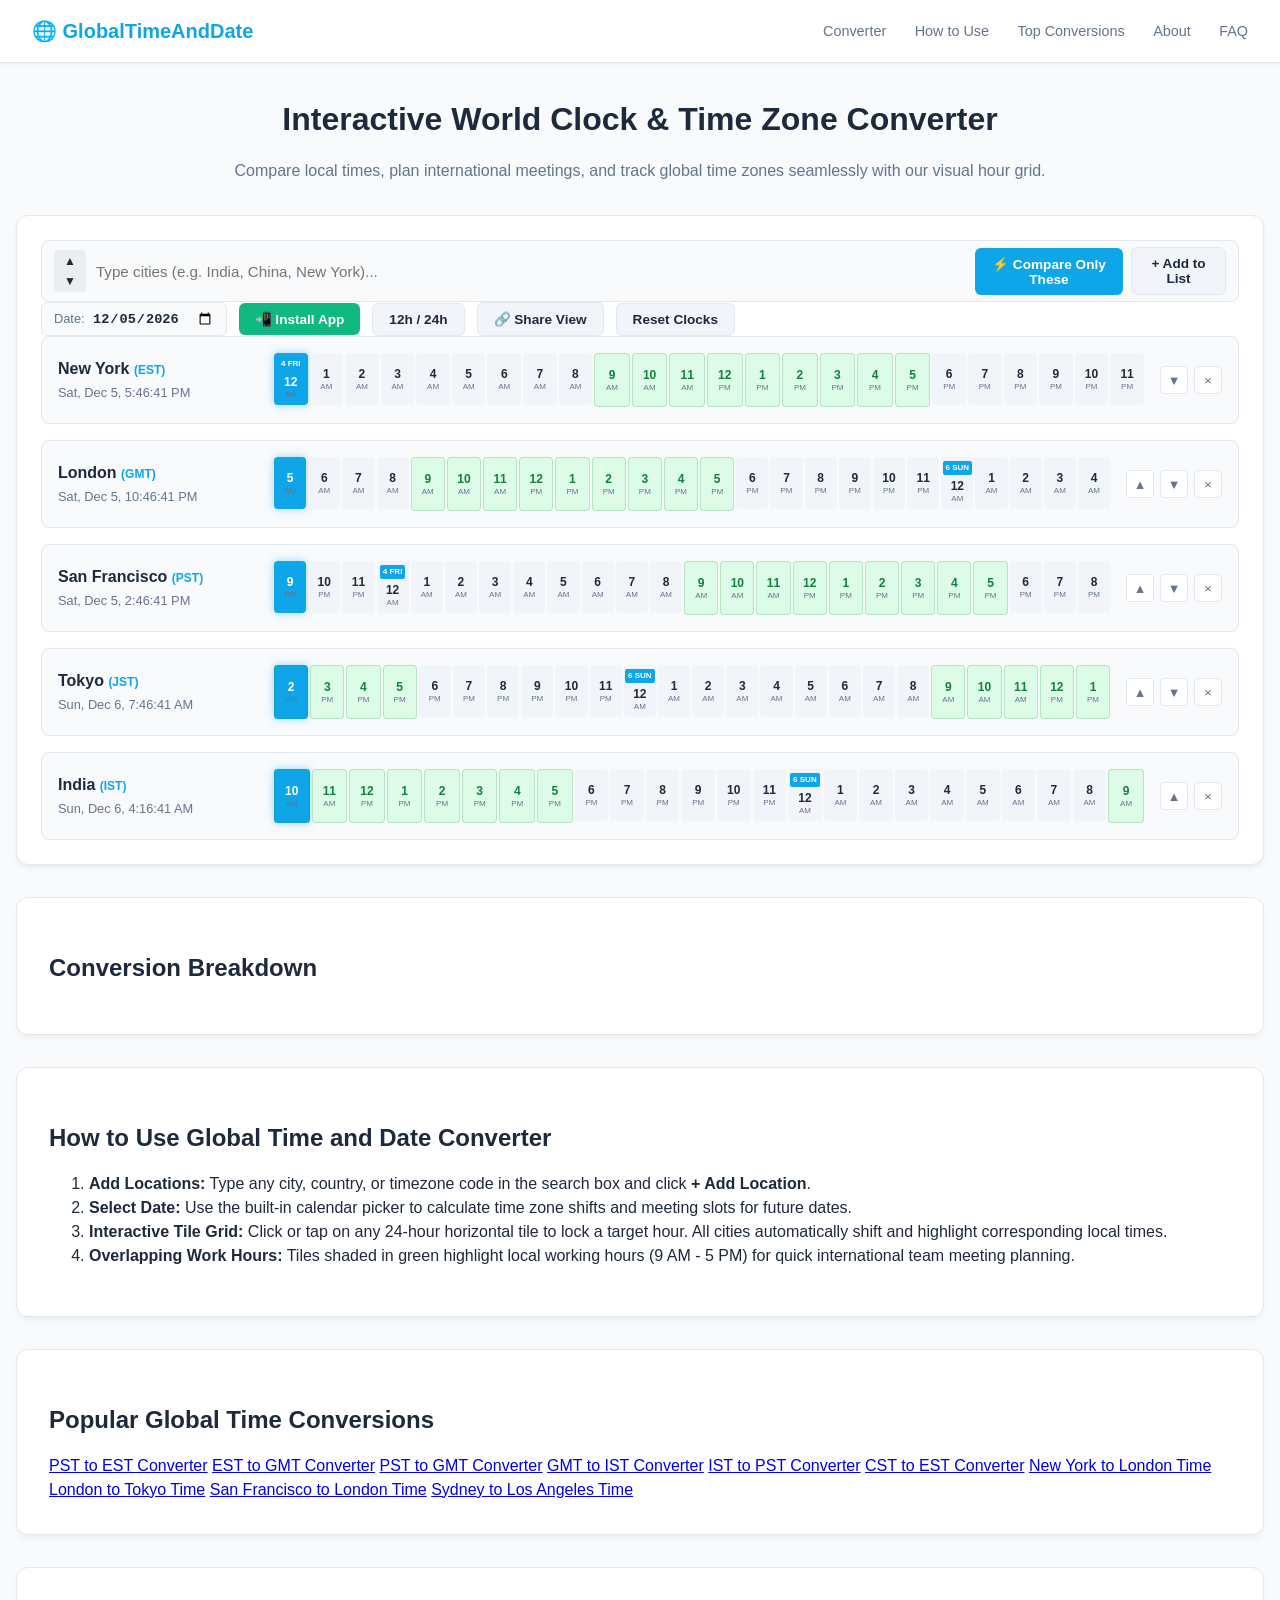
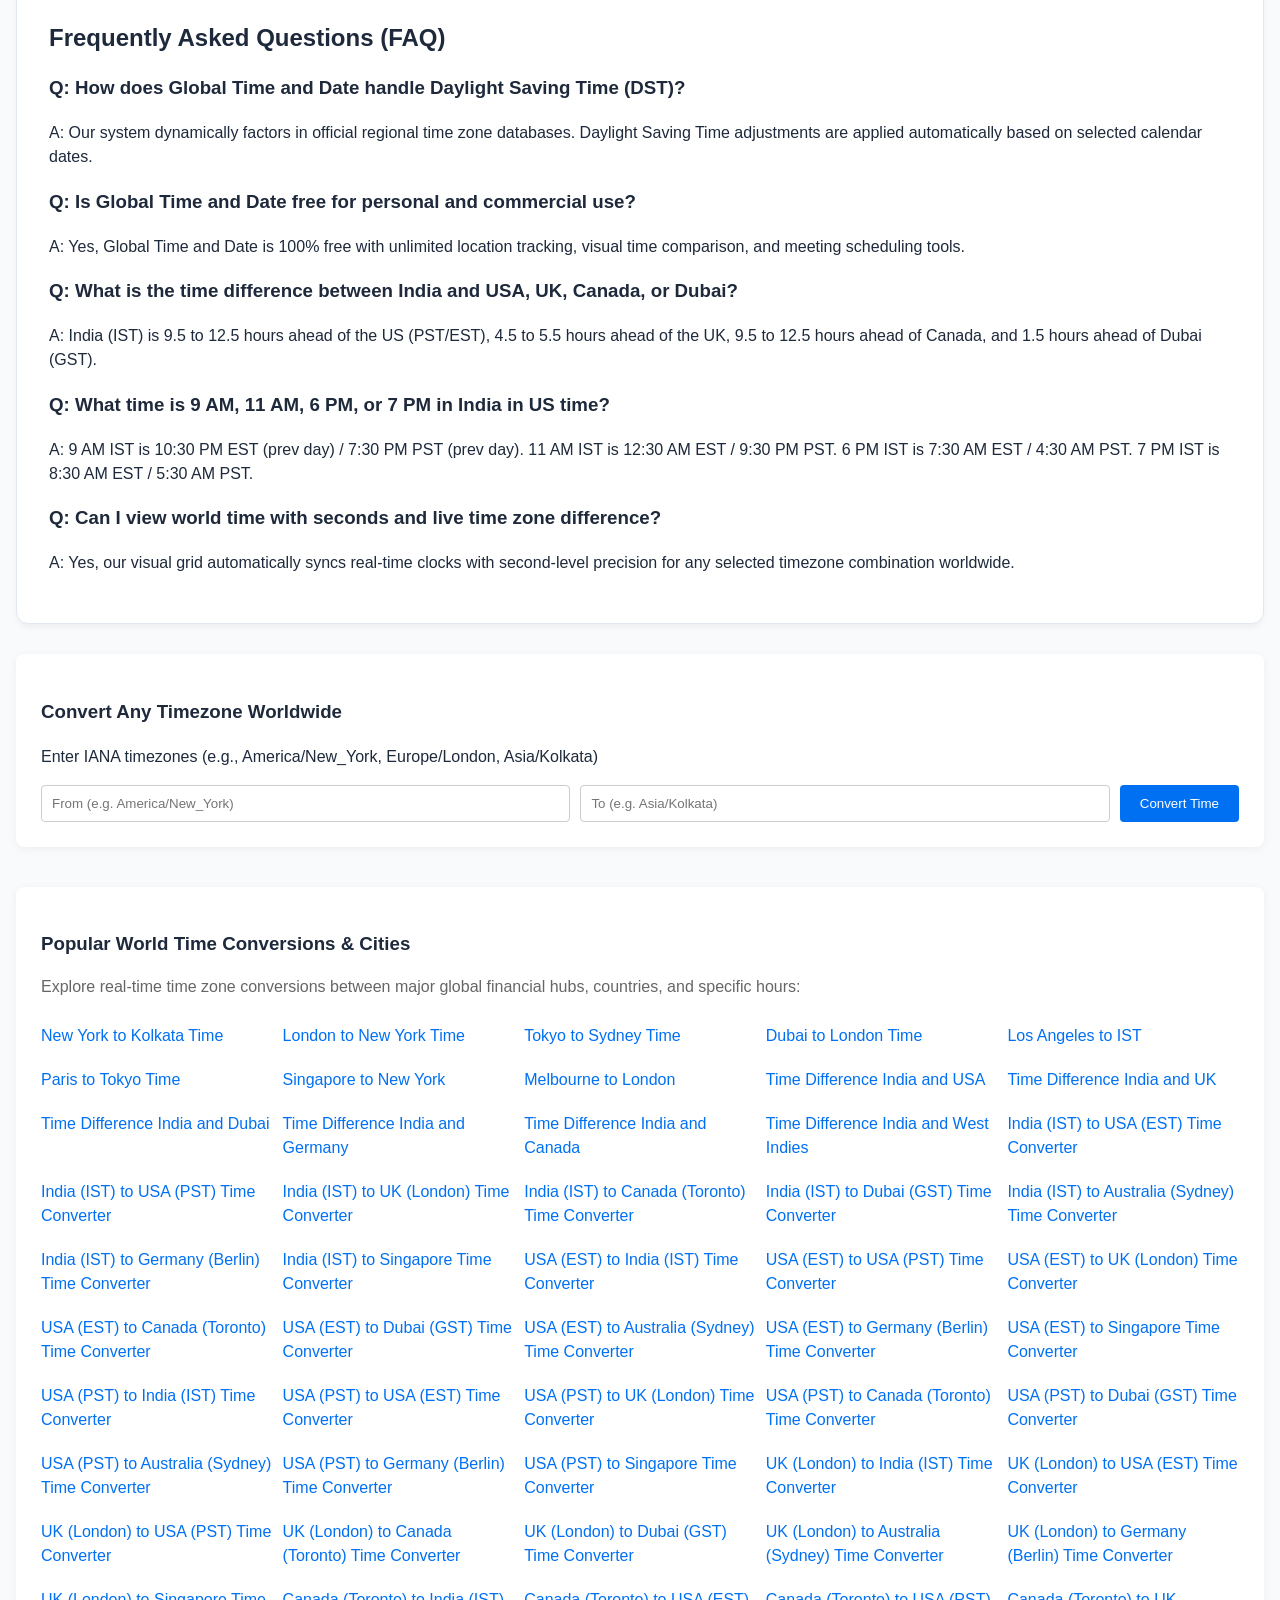
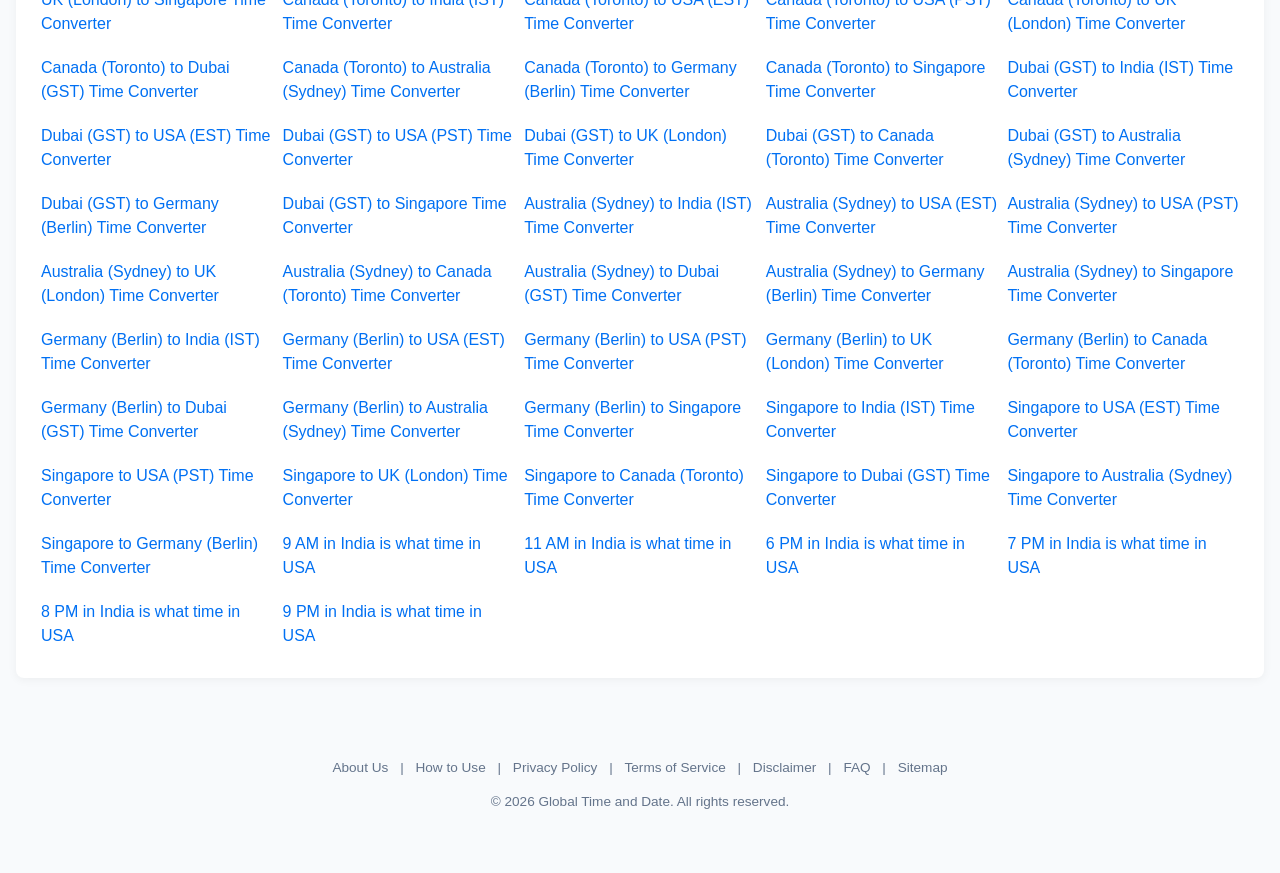
==== commit 094d8898: "Update index.html" ====
--- a/GLOBALTIMEANDDATE/index.html
+++ b/GLOBALTIMEANDDATE/index.html
@@ -12,9 +12,19 @@
 </script>
     <meta charset="UTF-8">
     <meta name="viewport" content="width=device-width, initial-scale=1.0">
+    
+    <!-- Supercharged SEO Title & Description -->
     <title id="page-title">Global Time and Date - Interactive World Clock & Time Zone Converter</title>
-    <meta id="page-desc" name="description" content="Effortlessly convert time and date across global time zones. Visual interactive time grid, meeting planner, and city difference calculator.">
-    <meta name="keywords" content="global time and date, time zone converter, world clock, meeting planner, PST to EST, GMT to IST, India to USA time, time difference between India and UK, IST to PST time difference, 9 AM in India is what time in US">
+    <meta id="page-desc" name="description" content="Effortlessly convert time and date across global time zones. Visual interactive time grid, international meeting planner, and exact city difference calculator.">
+    <meta name="keywords" content="global time and date, time zone converter, world clock, meeting planner, PST to EST, GMT to IST, India to USA time, time difference between India and UK, IST to PST time difference">
+    
+    <!-- Canonical & Social Sharing Tags -->
+    <link rel="canonical" href="https://globaldateandtime.vercel.app/">
+    <meta property="og:title" content="Global Time and Date - Interactive World Clock & Time Zone Converter">
+    <meta property="og:description" content="Convert time and date across global time zones instantly with our visual interactive hour grid and meeting planner.">
+    <meta property="og:url" content="https://globaldateandtime.vercel.app/">
+    <meta property="og:type" content="website">
+
     <link rel="manifest" href="manifest.json">
     <meta name="theme-color" content="#0f172a">
     <link rel="stylesheet" href="styles.css">
@@ -56,9 +66,8 @@
             <a href="#tool">Converter</a>
             <a href="#how-to-use">How to Use</a>
             <a href="#popular-conversions">Top Conversions</a>
-            <a href="#about">About</a>
+            <a href="about">About</a>
             <a href="#faq">FAQ</a>
-            <a href="#contact">Contact</a>
         </nav>
     </header>
 
@@ -70,24 +79,24 @@
 
         <section id="tool" class="tool-card">
            <div class="search-box">
-    <div class="search-arrows">
-        <button type="button" id="add-top-btn" class="arrow-select-btn" title="Add to Top">▲</button>
-        <button type="button" id="add-bottom-btn" class="arrow-select-btn" title="Add to Bottom">▼</button>
-    </div>
-    <input type="text" id="city-input" placeholder="Type cities (e.g. India, China, New York)..." autocomplete="off">
-    <button type="button" id="compare-btn" class="btn-primary">⚡ Compare Only These</button>
-    <button type="button" id="add-btn" class="btn-secondary">+ Add to List</button>
-</div>
-               <div class="control-actions">
-    <div class="date-picker-wrapper">
-        <label for="meeting-date" style="font-size: 0.8rem; color: var(--text-secondary);">Date:</label>
-        <input type="date" id="meeting-date" class="date-picker-input">
-    </div>
-    <button type="button" id="install-btn" class="btn-primary-app">📲 Install App</button>
-    <button type="button" id="toggle-format" class="btn-secondary">12h / 24h</button>
-    <button type="button" id="share-btn" class="btn-secondary">🔗 Share View</button>
-    <button type="button" id="reset-btn" class="btn-secondary">Reset Clocks</button>
-</div>
+                <div class="search-arrows">
+                    <button type="button" id="add-top-btn" class="arrow-select-btn" title="Add to Top">▲</button>
+                    <button type="button" id="add-bottom-btn" class="arrow-select-btn" title="Add to Bottom">▼</button>
+                </div>
+                <input type="text" id="city-input" placeholder="Type cities (e.g. India, China, New York)..." autocomplete="off">
+                <button type="button" id="compare-btn" class="btn-primary">⚡ Compare Only These</button>
+                <button type="button" id="add-btn" class="btn-secondary">+ Add to List</button>
+            </div>
+            <div class="control-actions">
+                <div class="date-picker-wrapper">
+                    <label for="meeting-date" style="font-size: 0.8rem; color: var(--text-secondary);">Date:</label>
+                    <input type="date" id="meeting-date" class="date-picker-input">
+                </div>
+                <button type="button" id="install-btn" class="btn-primary-app">📲 Install App</button>
+                <button type="button" id="toggle-format" class="btn-secondary">12h / 24h</button>
+                <button type="button" id="share-btn" class="btn-secondary">🔗 Share View</button>
+                <button type="button" id="reset-btn" class="btn-secondary">Reset Clocks</button>
+            </div>
 
             <!-- Visual Horizontal Time Slider Grid -->
             <div id="timezone-grid" class="grid-wrapper"></div>
@@ -147,50 +156,41 @@
                 <p>A: Yes, our visual grid automatically syncs real-time clocks with second-level precision for any selected timezone combination worldwide.</p>
             </div>
         </section>
+
+        <div class="universal-search" style="margin-top: 30px; margin-bottom: 20px; padding: 25px; background: #fff; border-radius: 8px; box-shadow: 0 2px 10px rgba(0,0,0,0.05);">
+            <h3>Convert Any Timezone Worldwide</h3>
+            <p>Enter IANA timezones (e.g., America/New_York, Europe/London, Asia/Kolkata)</p>
+            
+            <form action="converter" method="GET" style="display: flex; gap: 10px; flex-wrap: wrap; margin-top: 15px;">
+                <input type="text" name="from" placeholder="From (e.g. America/New_York)" required style="padding: 10px; flex: 1; min-width: 200px; border: 1px solid #ccc; border-radius: 4px;">
+                <input type="text" name="to" placeholder="To (e.g. Asia/Kolkata)" required style="padding: 10px; flex: 1; min-width: 200px; border: 1px solid #ccc; border-radius: 4px;">
+                <button type="submit" style="padding: 10px 20px; background: #0070f3; color: white; border: none; border-radius: 4px; cursor: pointer;">Convert Time</button>
+            </form>
+        </div>
+
+        <!-- Dynamic pSEO Thousand Long-Tail Keyword Matrix -->
+        <div class="global-cities-directory" style="margin-top: 40px; padding: 25px; background: #fff; border-radius: 8px; box-shadow: 0 2px 10px rgba(0,0,0,0.05);">
+            <h3 style="margin-bottom: 15px;">Popular World Time Conversions & Cities</h3>
+            <p style="margin-bottom: 20px; color: #666;">Explore real-time time zone conversions between major global financial hubs, countries, and specific hours:</p>
+            
+            <div id="dynamic-pseo-links" style="display: grid; grid-template-columns: repeat(auto-fill, minmax(220px, 1fr)); gap: 10px;">
+                <a href="converter?from=America/New_York&to=Asia/Kolkata" style="color: #0070f3; text-decoration: none; padding: 5px 0;">New York to Kolkata Time</a>
+                <a href="converter?from=Europe/London&to=America/New_York" style="color: #0070f3; text-decoration: none; padding: 5px 0;">London to New York Time</a>
+                <a href="converter?from=Asia/Tokyo&to=Australia/Sydney" style="color: #0070f3; text-decoration: none; padding: 5px 0;">Tokyo to Sydney Time</a>
+                <a href="converter?from=Asia/Dubai&to=Europe/London" style="color: #0070f3; text-decoration: none; padding: 5px 0;">Dubai to London Time</a>
+                <a href="converter?from=America/Los_Angeles&to=Asia/Kolkata" style="color: #0070f3; text-decoration: none; padding: 5px 0;">Los Angeles to IST</a>
+                <a href="converter?from=Europe/Paris&to=Asia/Tokyo" style="color: #0070f3; text-decoration: none; padding: 5px 0;">Paris to Tokyo Time</a>
+                <a href="converter?from=Asia/Singapore&to=America/New_York" style="color: #0070f3; text-decoration: none; padding: 5px 0;">Singapore to New York</a>
+                <a href="converter?from=Australia/Melbourne&to=Europe/London" style="color: #0070f3; text-decoration: none; padding: 5px 0;">Melbourne to London</a>
+                <a href="converter?from=Asia/Kolkata&to=America/New_York" style="color: #0070f3; text-decoration: none; padding: 5px 0;">Time Difference India and USA</a>
+                <a href="converter?from=Asia/Kolkata&to=Europe/London" style="color: #0070f3; text-decoration: none; padding: 5px 0;">Time Difference India and UK</a>
+                <a href="converter?from=Asia/Kolkata&to=Asia/Dubai" style="color: #0070f3; text-decoration: none; padding: 5px 0;">Time Difference India and Dubai</a>
+                <a href="converter?from=Asia/Kolkata&to=Europe/Berlin" style="color: #0070f3; text-decoration: none; padding: 5px 0;">Time Difference India and Germany</a>
+                <a href="converter?from=Asia/Kolkata&to=America/Toronto" style="color: #0070f3; text-decoration: none; padding: 5px 0;">Time Difference India and Canada</a>
+                <a href="converter?from=Asia/Kolkata&to=America/Jamaica" style="color: #0070f3; text-decoration: none; padding: 5px 0;">Time Difference India and West Indies</a>
+            </div>
+        </div>
     </main>
-
-    <div class="seo-links" style="margin-top: 40px; padding: 20px; background: #f9f9f9; border-radius: 8px;">
-        <h3>Popular Time Zone Conversions</h3>
-        <ul style="list-style-type: none; padding: 0; display: flex; gap: 15px; flex-wrap: wrap;">
-            <li><a href="ist-to-pst">IST to PST Converter</a></li>
-            <li><a href="gmt-to-ist">GMT to IST Converter</a></li>
-            <li><a href="london-to-tokyo">London to Tokyo Converter</a></li>
-        </ul>
-    </div>
-
-    <div class="universal-search" style="margin-top: 30px; margin-bottom: 20px; padding: 25px; background: #fff; border-radius: 8px; box-shadow: 0 2px 10px rgba(0,0,0,0.05);">
-        <h3>Convert Any Timezone Worldwide</h3>
-        <p>Enter IANA timezones (e.g., America/New_York, Europe/London, Asia/Kolkata)</p>
-        
-        <form action="converter" method="GET" style="display: flex; gap: 10px; flex-wrap: wrap; margin-top: 15px;">
-            <input type="text" name="from" placeholder="From (e.g. America/New_York)" required style="padding: 10px; flex: 1; min-width: 200px; border: 1px solid #ccc; border-radius: 4px;">
-            <input type="text" name="to" placeholder="To (e.g. Asia/Kolkata)" required style="padding: 10px; flex: 1; min-width: 200px; border: 1px solid #ccc; border-radius: 4px;">
-            <button type="submit" style="padding: 10px 20px; background: #0070f3; color: white; border: none; border-radius: 4px; cursor: pointer;">Convert Time</button>
-        </form>
-    </div>
-
-    <!-- Dynamic pSEO Thousand Long-Tail Keyword Matrix -->
-    <div class="global-cities-directory" style="margin-top: 40px; padding: 25px; background: #fff; border-radius: 8px; box-shadow: 0 2px 10px rgba(0,0,0,0.05);">
-        <h3 style="margin-bottom: 15px;">Popular World Time Conversions & Cities</h3>
-        <p style="margin-bottom: 20px; color: #666;">Explore real-time time zone conversions between major global financial hubs, countries, and specific hours:</p>
-        
-        <div id="dynamic-pseo-links" style="display: grid; grid-template-columns: repeat(auto-fill, minmax(220px, 1fr)); gap: 10px;">
-            <a href="converter?from=America/New_York&to=Asia/Kolkata" style="color: #0070f3; text-decoration: none; padding: 5px 0;">New York to Kolkata Time</a>
-            <a href="converter?from=Europe/London&to=America/New_York" style="color: #0070f3; text-decoration: none; padding: 5px 0;">London to New York Time</a>
-            <a href="converter?from=Asia/Tokyo&to=Australia/Sydney" style="color: #0070f3; text-decoration: none; padding: 5px 0;">Tokyo to Sydney Time</a>
-            <a href="converter?from=Asia/Dubai&to=Europe/London" style="color: #0070f3; text-decoration: none; padding: 5px 0;">Dubai to London Time</a>
-            <a href="converter?from=America/Los_Angeles&to=Asia/Kolkata" style="color: #0070f3; text-decoration: none; padding: 5px 0;">Los Angeles to IST</a>
-            <a href="converter?from=Europe/Paris&to=Asia/Tokyo" style="color: #0070f3; text-decoration: none; padding: 5px 0;">Paris to Tokyo Time</a>
-            <a href="converter?from=Asia/Singapore&to=America/New_York" style="color: #0070f3; text-decoration: none; padding: 5px 0;">Singapore to New York</a>
-            <a href="converter?from=Australia/Melbourne&to=Europe/London" style="color: #0070f3; text-decoration: none; padding: 5px 0;">Melbourne to London</a>
-            <a href="converter?from=Asia/Kolkata&to=America/New_York" style="color: #0070f3; text-decoration: none; padding: 5px 0;">Time Difference India and USA</a>
-            <a href="converter?from=Asia/Kolkata&to=Europe/London" style="color: #0070f3; text-decoration: none; padding: 5px 0;">Time Difference India and UK</a>
-            <a href="converter?from=Asia/Kolkata&to=Asia/Dubai" style="color: #0070f3; text-decoration: none; padding: 5px 0;">Time Difference India and Dubai</a>
-            <a href="converter?from=Asia/Kolkata&to=Europe/Berlin" style="color: #0070f3; text-decoration: none; padding: 5px 0;">Time Difference India and Germany</a>
-            <a href="converter?from=Asia/Kolkata&to=America/Toronto" style="color: #0070f3; text-decoration: none; padding: 5px 0;">Time Difference India and Canada</a>
-            <a href="converter?from=Asia/Kolkata&to=America/Jamaica" style="color: #0070f3; text-decoration: none; padding: 5px 0;">Time Difference India and West Indies</a>
-        </div>
-    </div>
 
     <!-- Script to Generate Long-Tail Combinations dynamically for SEO Bots -->
     <script>
@@ -210,7 +210,6 @@
 
             const times = ["9 AM", "11 AM", "6 PM", "7 PM", "8 PM", "9 PM"];
 
-            // Programmatically generate city-pair combinations for search indexers
             cities.forEach(c1 => {
                 cities.forEach(c2 => {
                     if (c1.tz !== c2.tz) {
@@ -223,7 +222,6 @@
                 });
             });
 
-            // Programmatically generate hour-specific query combinations
             times.forEach(t => {
                 const link = document.createElement("a");
                 link.href = `converter?from=Asia/Kolkata&to=America/New_York`;
@@ -235,15 +233,6 @@
     </script>
 
     <script src="app.js"></script>
-
-    <div class="popular-conversions" style="margin: 20px 0; padding: 15px; background: #fff; border-radius: 8px;">
-        <h3>Popular Time Zone Conversions</h3>
-        <p>
-            <a href="ist-to-pst" style="margin-right: 15px;">IST to PST Converter</a>
-            <a href="gmt-to-ist" style="margin-right: 15px;">GMT to IST Converter</a>
-            <a href="london-to-tokyo">London to Tokyo Converter</a>
-        </p>
-    </div>
 
     <footer class="footer">
         <div class="footer-links">
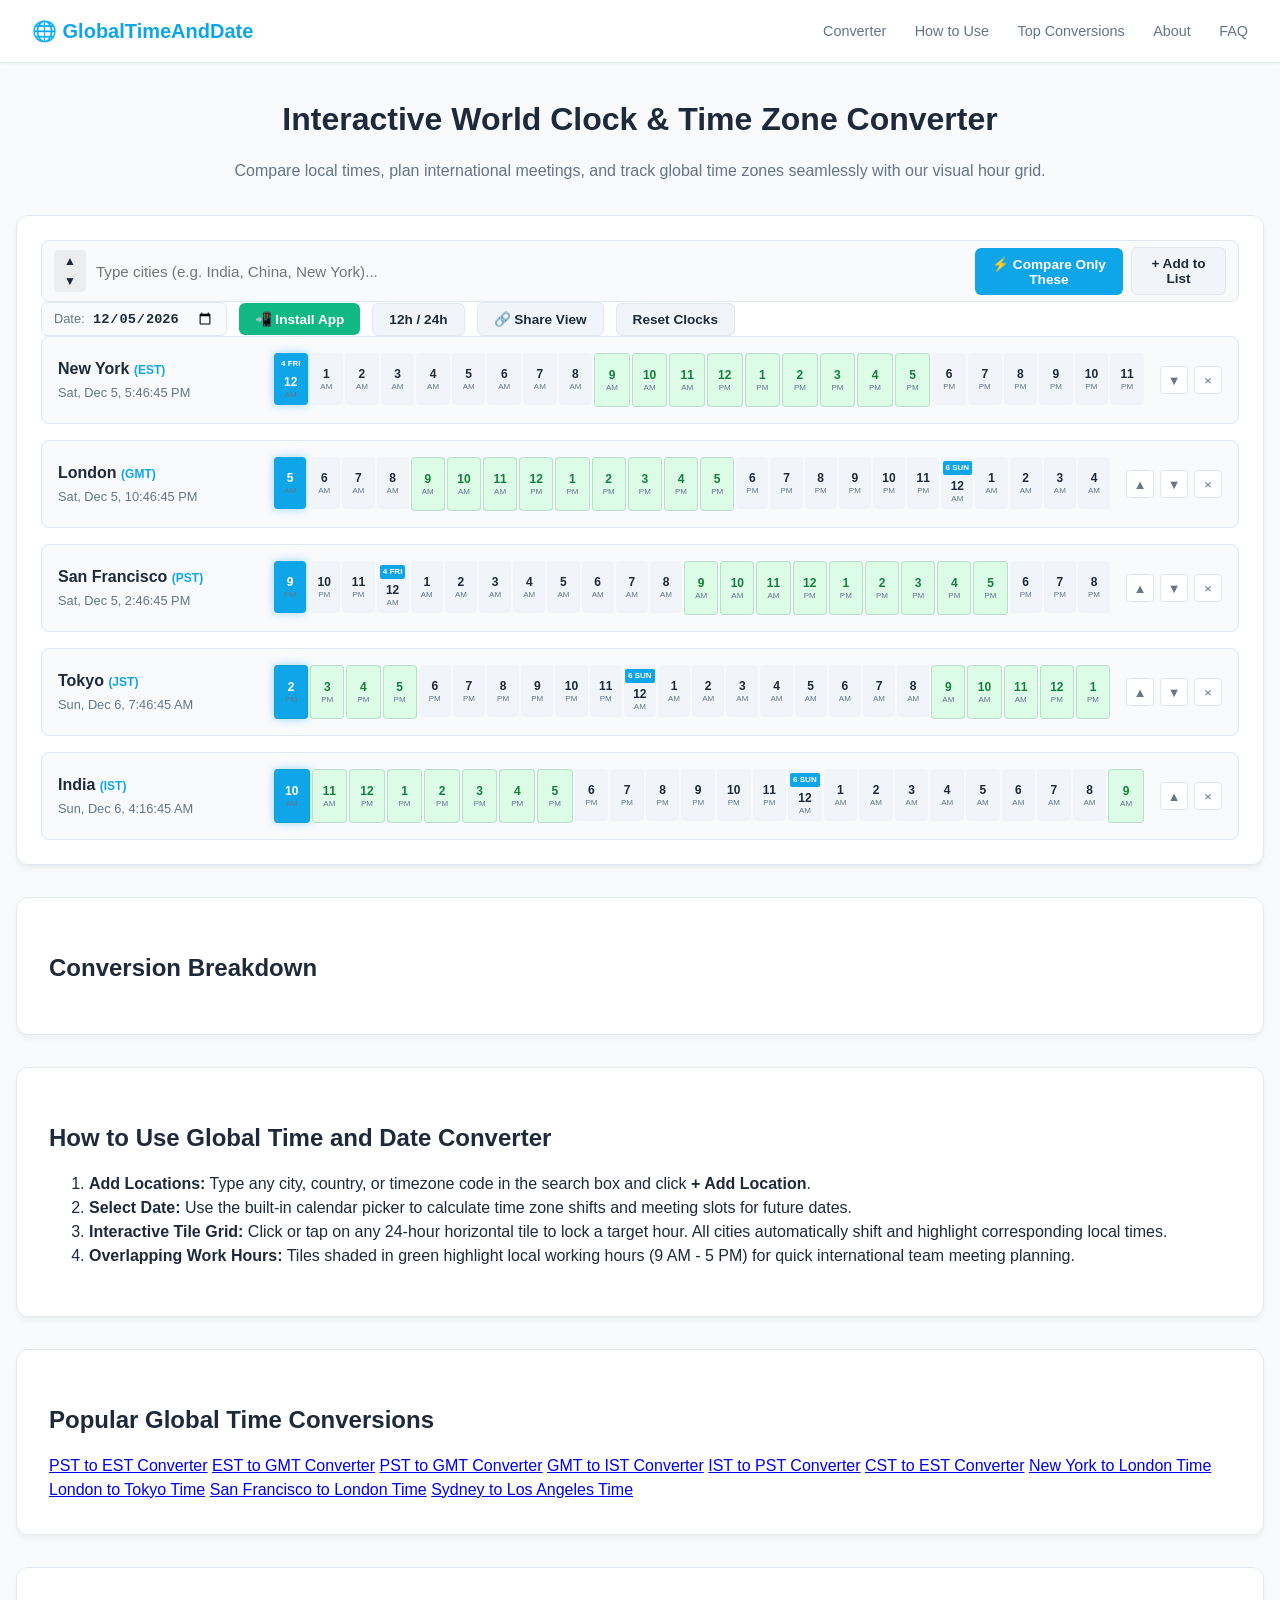
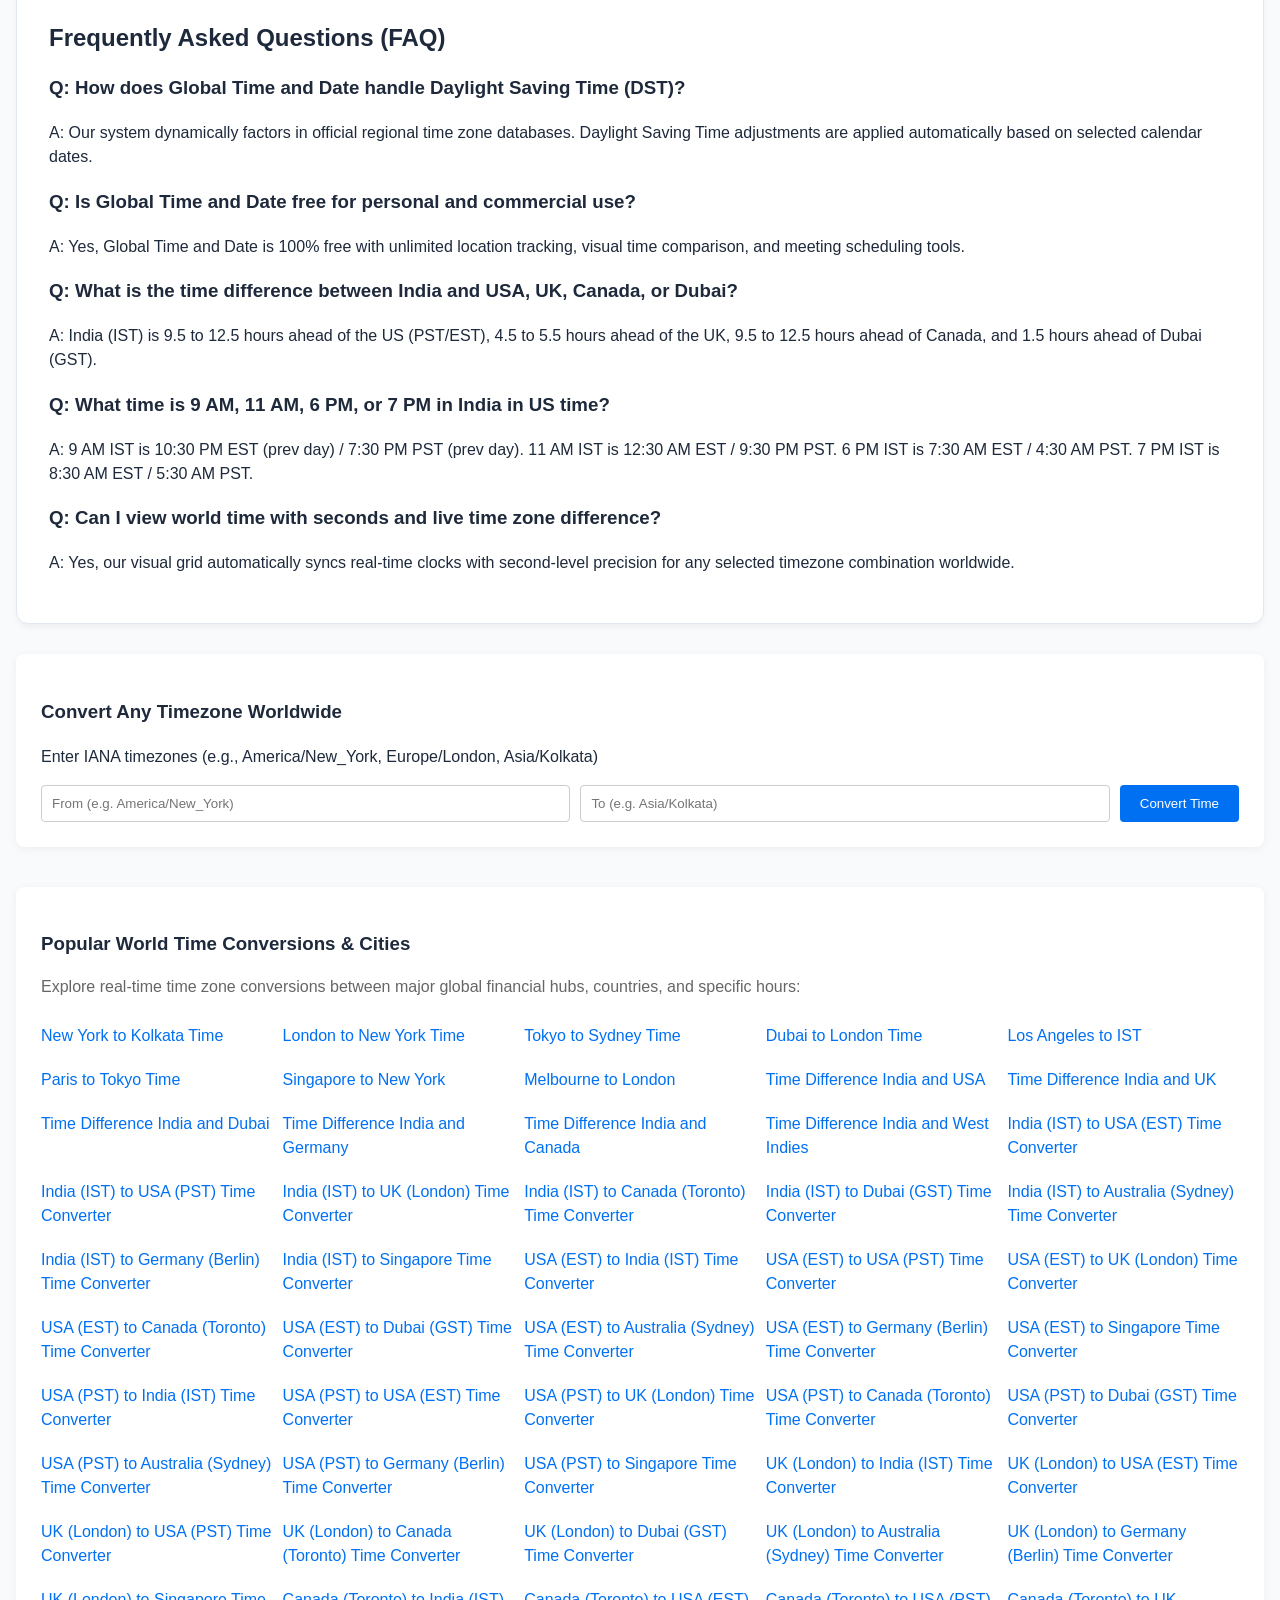
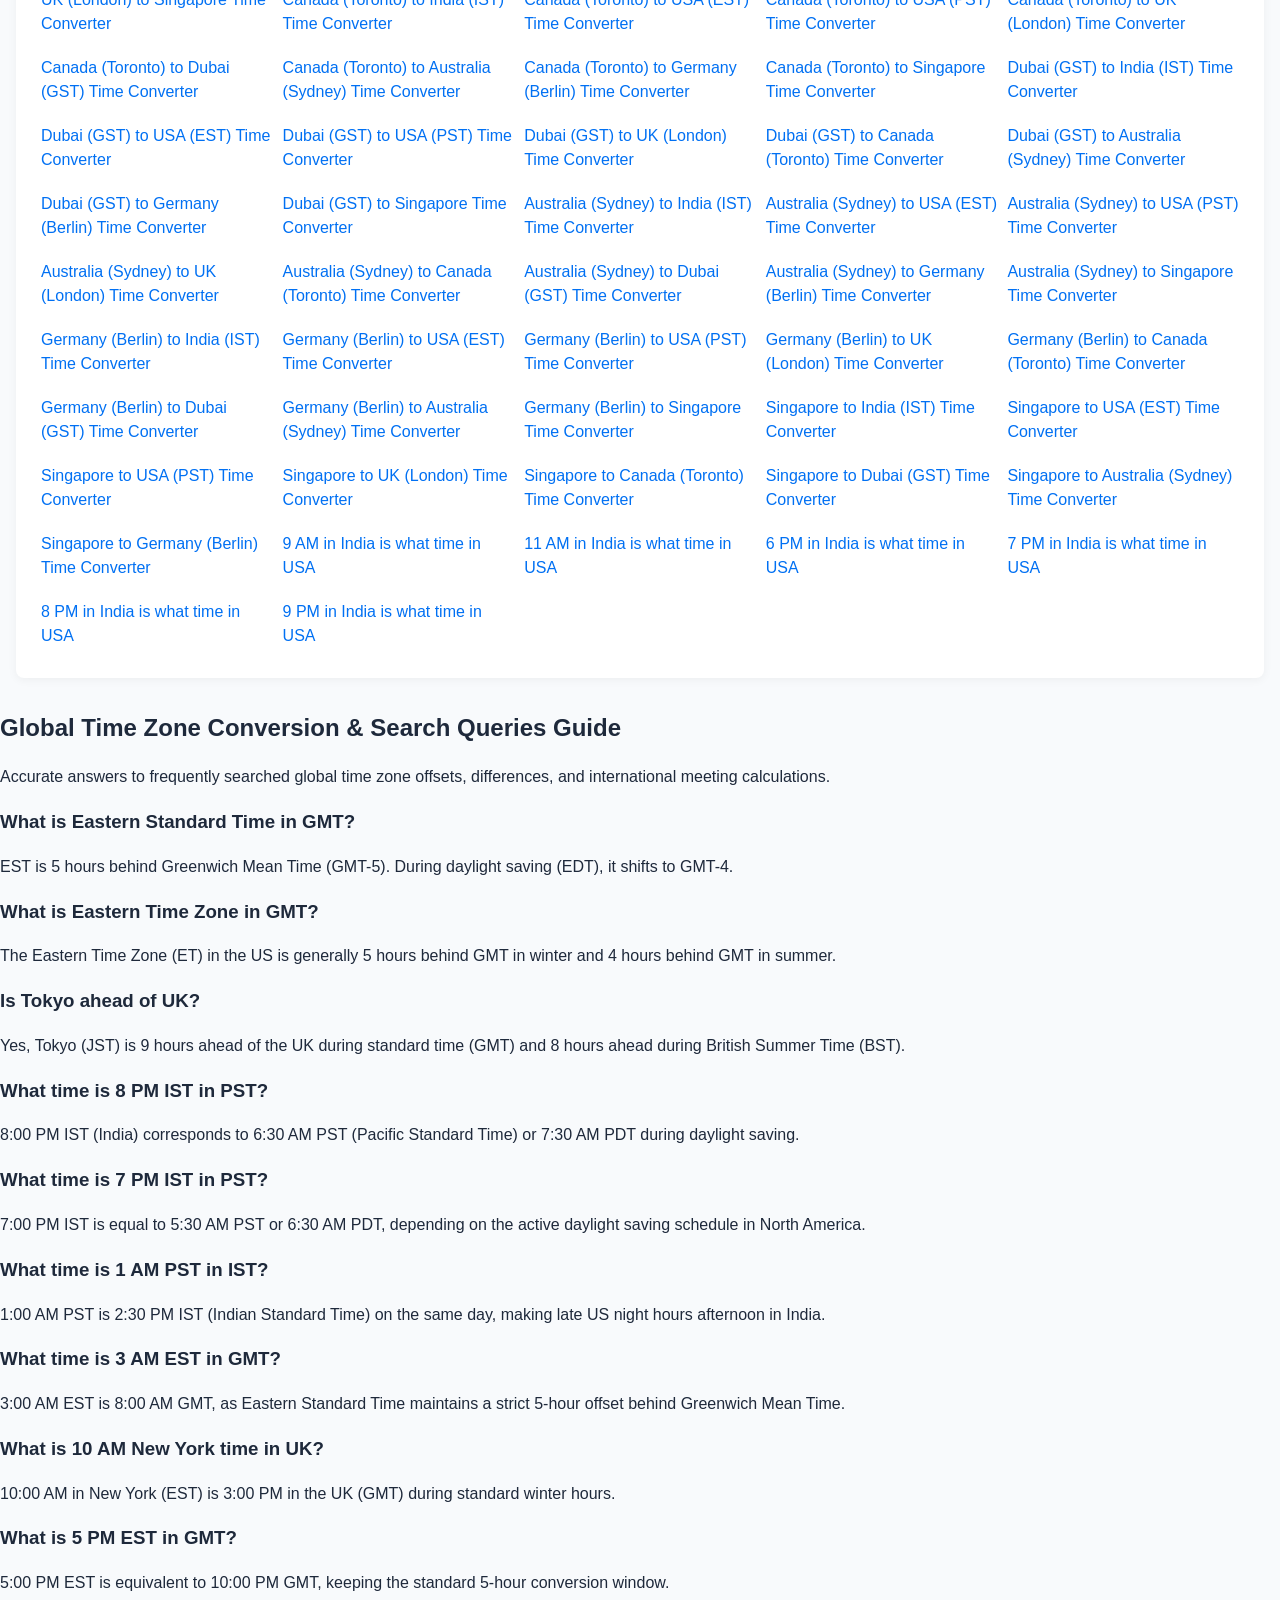
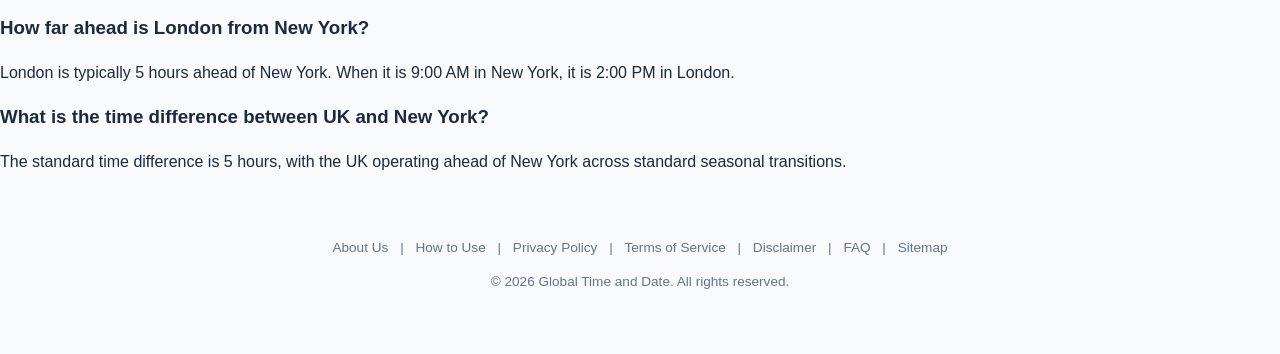
==== commit 21f473fa: "Update index.html" ====
--- a/GLOBALTIMEANDDATE/index.html
+++ b/GLOBALTIMEANDDATE/index.html
@@ -233,7 +233,68 @@
     </script>
 
     <script src="app.js"></script>
-
+    <!-- SEO High-Traffic FAQ & Time Zone Guide Section -->
+<section class="mt-12 bg-white border border-slate-200 rounded-2xl p-6 sm:p-8 shadow-sm max-w-5xl mx-auto">
+    <h2 class="text-base font-bold text-slate-900 mb-2">Global Time Zone Conversion & Search Queries Guide</h2>
+    <p class="text-xs text-slate-500 mb-6">Accurate answers to frequently searched global time zone offsets, differences, and international meeting calculations.</p>
+    
+    <div class="grid grid-cols-1 md:grid-cols-2 lg:grid-cols-3 gap-4 text-xs">
+        <div class="p-4 rounded-xl bg-slate-50 border border-slate-200 space-y-1">
+            <h3 class="font-bold text-slate-900">What is Eastern Standard Time in GMT?</h3>
+            <p class="text-slate-600 leading-relaxed">EST is 5 hours behind Greenwich Mean Time (GMT-5). During daylight saving (EDT), it shifts to GMT-4.</p>
+        </div>
+        
+        <div class="p-4 rounded-xl bg-slate-50 border border-slate-200 space-y-1">
+            <h3 class="font-bold text-slate-900">What is Eastern Time Zone in GMT?</h3>
+            <p class="text-slate-600 leading-relaxed">The Eastern Time Zone (ET) in the US is generally 5 hours behind GMT in winter and 4 hours behind GMT in summer.</p>
+        </div>
+
+        <div class="p-4 rounded-xl bg-slate-50 border border-slate-200 space-y-1">
+            <h3 class="font-bold text-slate-900">Is Tokyo ahead of UK?</h3>
+            <p class="text-slate-600 leading-relaxed">Yes, Tokyo (JST) is 9 hours ahead of the UK during standard time (GMT) and 8 hours ahead during British Summer Time (BST).</p>
+        </div>
+
+        <div class="p-4 rounded-xl bg-slate-50 border border-slate-200 space-y-1">
+            <h3 class="font-bold text-slate-900">What time is 8 PM IST in PST?</h3>
+            <p class="text-slate-600 leading-relaxed">8:00 PM IST (India) corresponds to 6:30 AM PST (Pacific Standard Time) or 7:30 AM PDT during daylight saving.</p>
+        </div>
+
+        <div class="p-4 rounded-xl bg-slate-50 border border-slate-200 space-y-1">
+            <h3 class="font-bold text-slate-900">What time is 7 PM IST in PST?</h3>
+            <p class="text-slate-600 leading-relaxed">7:00 PM IST is equal to 5:30 AM PST or 6:30 AM PDT, depending on the active daylight saving schedule in North America.</p>
+        </div>
+
+        <div class="p-4 rounded-xl bg-slate-50 border border-slate-200 space-y-1">
+            <h3 class="font-bold text-slate-900">What time is 1 AM PST in IST?</h3>
+            <p class="text-slate-600 leading-relaxed">1:00 AM PST is 2:30 PM IST (Indian Standard Time) on the same day, making late US night hours afternoon in India.</p>
+        </div>
+
+        <div class="p-4 rounded-xl bg-slate-50 border border-slate-200 space-y-1">
+            <h3 class="font-bold text-slate-900">What time is 3 AM EST in GMT?</h3>
+            <p class="text-slate-600 leading-relaxed">3:00 AM EST is 8:00 AM GMT, as Eastern Standard Time maintains a strict 5-hour offset behind Greenwich Mean Time.</p>
+        </div>
+
+        <div class="p-4 rounded-xl bg-slate-50 border border-slate-200 space-y-1">
+            <h3 class="font-bold text-slate-900">What is 10 AM New York time in UK?</h3>
+            <p class="text-slate-600 leading-relaxed">10:00 AM in New York (EST) is 3:00 PM in the UK (GMT) during standard winter hours.</p>
+        </div>
+
+        <div class="p-4 rounded-xl bg-slate-50 border border-slate-200 space-y-1">
+            <h3 class="font-bold text-slate-900">What is 5 PM EST in GMT?</h3>
+            <p class="text-slate-600 leading-relaxed">5:00 PM EST is equivalent to 10:00 PM GMT, keeping the standard 5-hour conversion window.</p>
+        </div>
+
+        <div class="p-4 rounded-xl bg-slate-50 border border-slate-200 space-y-1">
+            <h3 class="font-bold text-slate-900">How far ahead is London from New York?</h3>
+            <p class="text-slate-600 leading-relaxed">London is typically 5 hours ahead of New York. When it is 9:00 AM in New York, it is 2:00 PM in London.</p>
+        </div>
+
+        <div class="p-4 rounded-xl bg-slate-50 border border-slate-200 space-y-1">
+            <h3 class="font-bold text-slate-900">What is the time difference between UK and New York?</h3>
+            <p class="text-slate-600 leading-relaxed">The standard time difference is 5 hours, with the UK operating ahead of New York across standard seasonal transitions.</p>
+        </div>
+    </div>
+</section>
     <footer class="footer">
         <div class="footer-links">
             <a href="about">About Us</a> |
--- a/GLOBALTIMEANDDATE/styles.css
+++ b/GLOBALTIMEANDDATE/styles.css
@@ -348,8 +348,70 @@
     color: var(--text-secondary);
     text-decoration: none;
     margin: 0 0.5rem;
+}/* --- Mobile Responsive Fixes --- */
+@media screen and (max-width: 768px) {
+  /* Container ko mobile screen par fit karne ke liye */
+  body {
+    overflow-x: hidden;
+    padding: 10px;
+  }
+
+  .container {
+    width: 100% !important;
+    padding: 10px !important;
+    margin: 0 auto !important;
+  }
+
+  /* Navbar ko mobile friendly banana */
+  .navbar {
+    flex-direction: column;
+    gap: 10px;
+    padding: 15px 10px;
+    text-align: center;
+  }
+
+  .nav-links {
+    display: flex;
+    flex-wrap: wrap;
+    justify-content: center;
+    gap: 10px;
+  }
+
+  /* Search box aur buttons ko mobile par stack karna */
+  .search-box {
+    flex-direction: column;
+    align-stretch;
+  }
+
+  .search-box input, 
+  .search-box button {
+    width: 100% !important;
+    box-sizing: border-box;
+  }
+
+  /* Control actions aur buttons grid */
+  .control-actions {
+    flex-direction: column;
+    gap: 10px;
+  }
+
+  .control-actions button, 
+  .date-picker-wrapper {
+    width: 100% !important;
+  }
+
+  /* Timezone grid ko mobile par scrollable aur safe banana */
+  .grid-wrapper {
+    overflow-x: auto;
+    -webkit-overflow-scrolling: touch;
+  }
+
+  /* pSEO link grid ko 1 column karna mobile ke liye */
+  #dynamic-pseo-links {
+    grid-template-columns: 1fr !important;
+  }
 }
 
 .footer-links a:hover {
     color: var(--accent-color);
-}+}
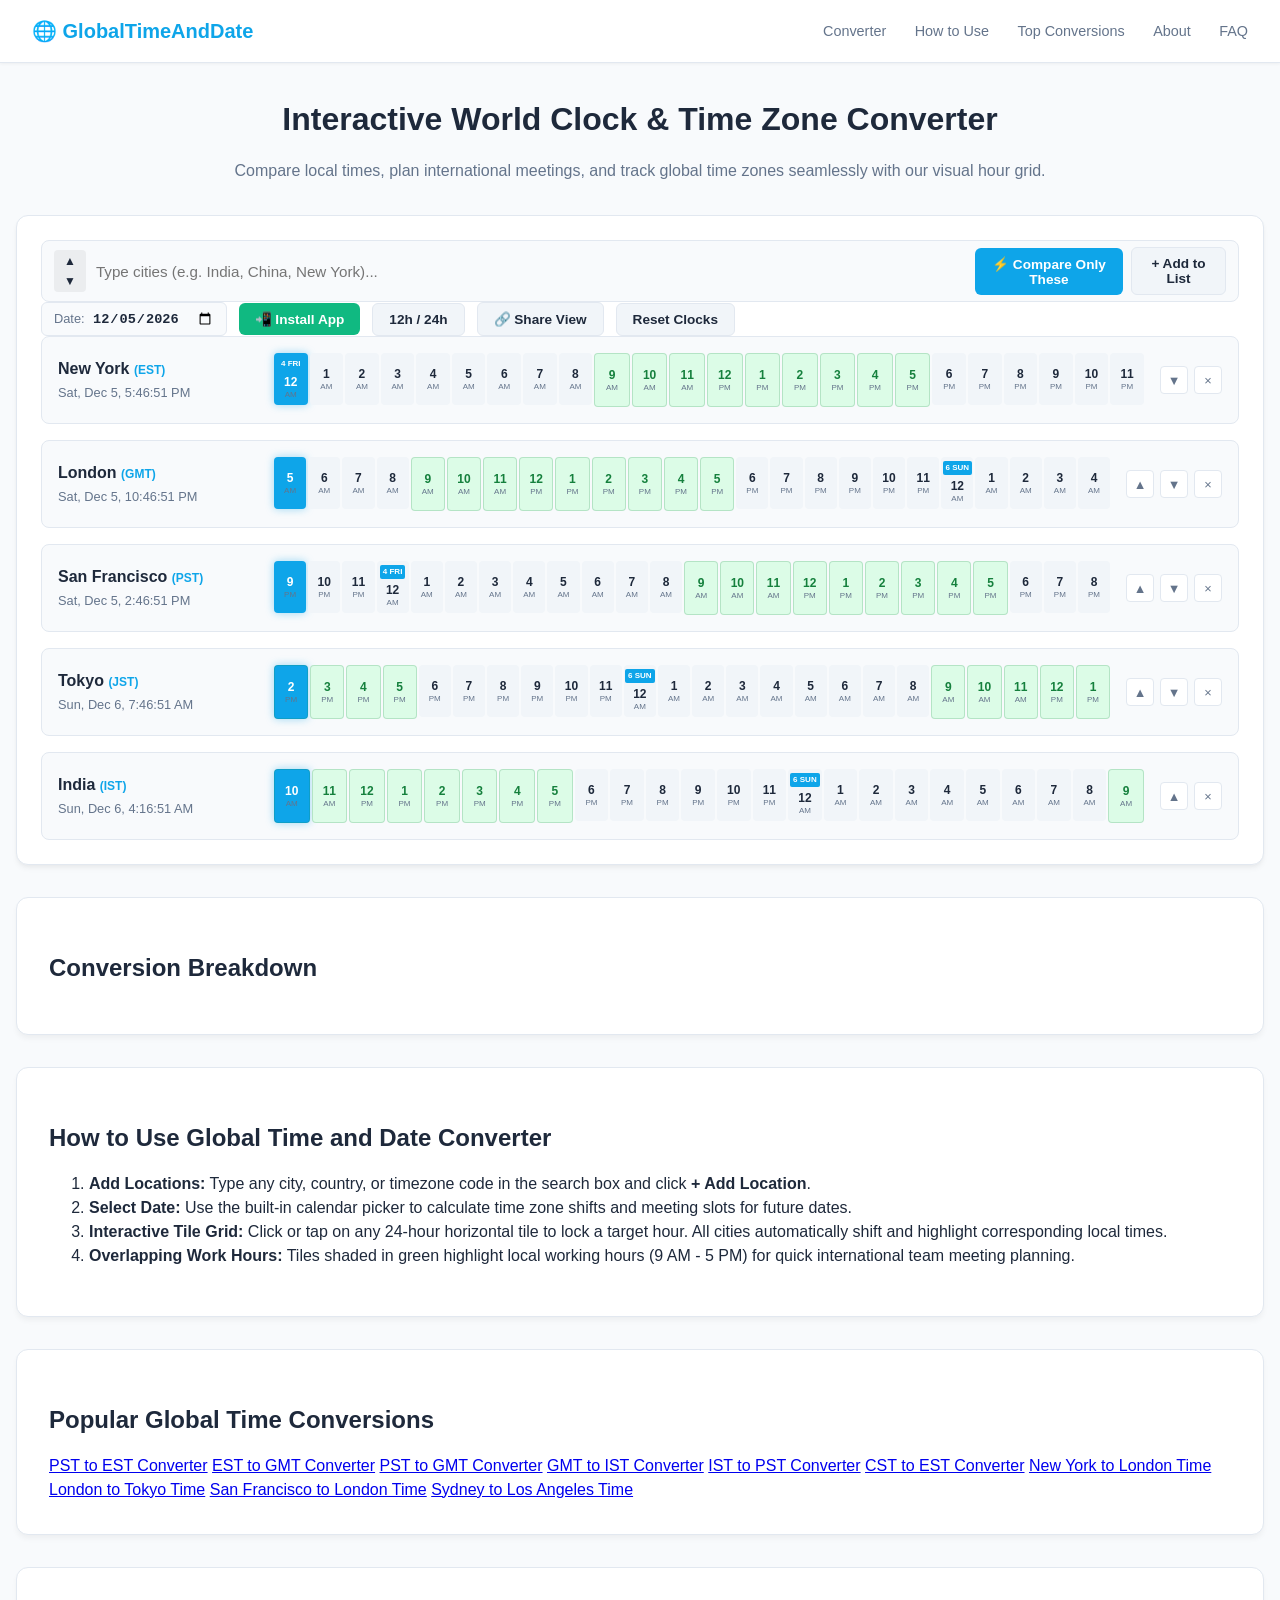
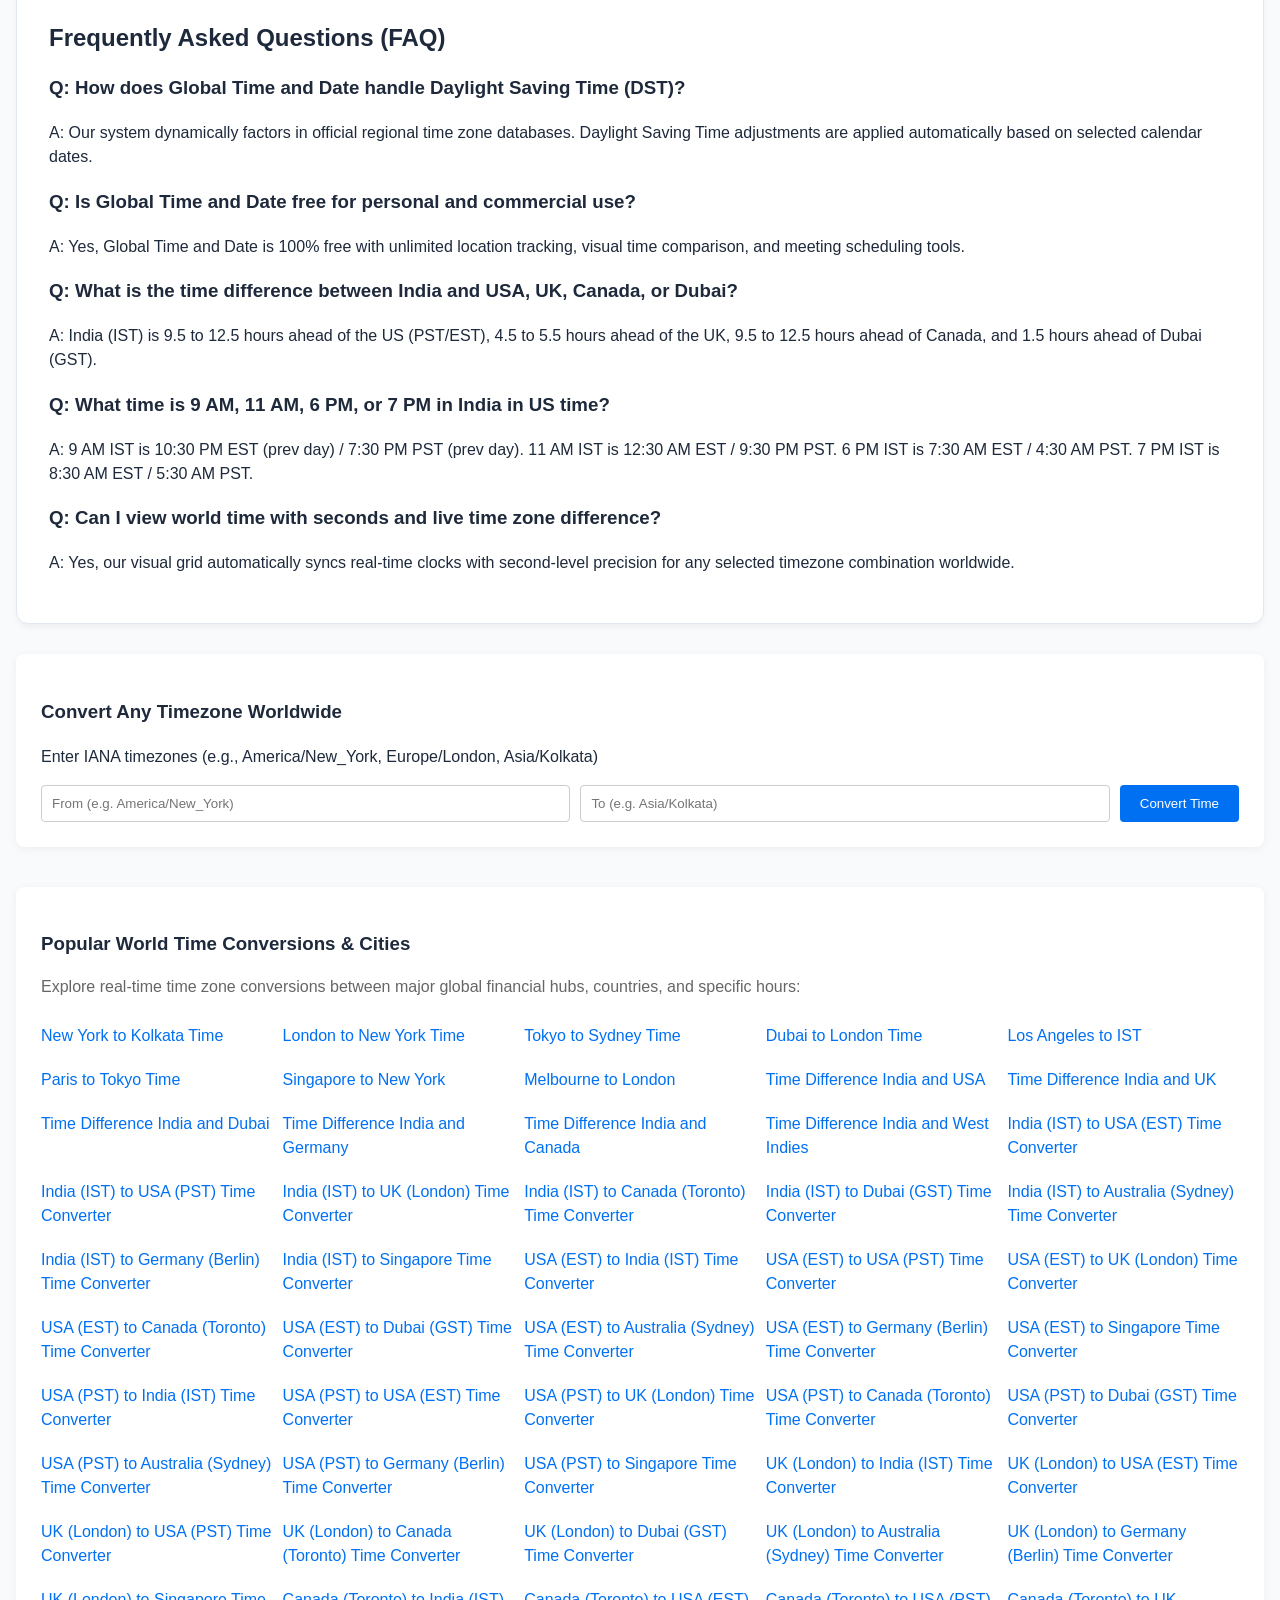
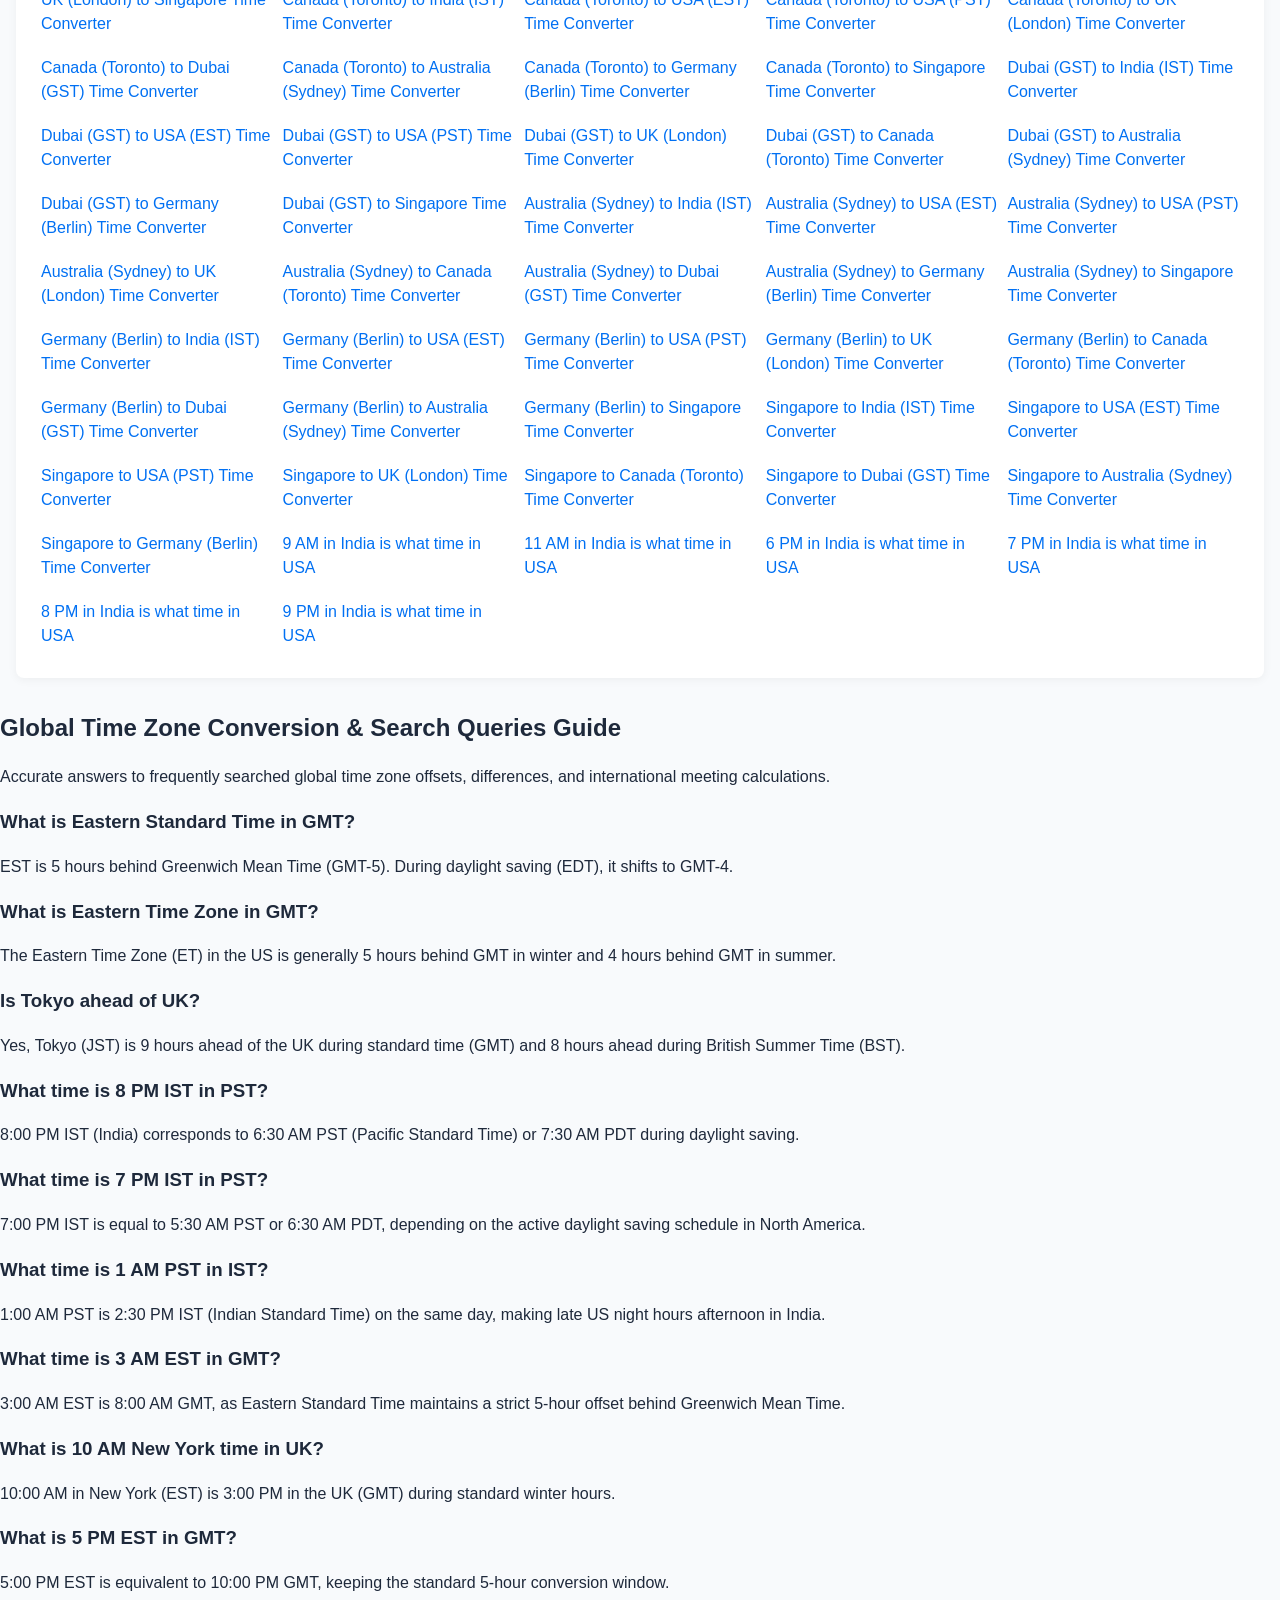
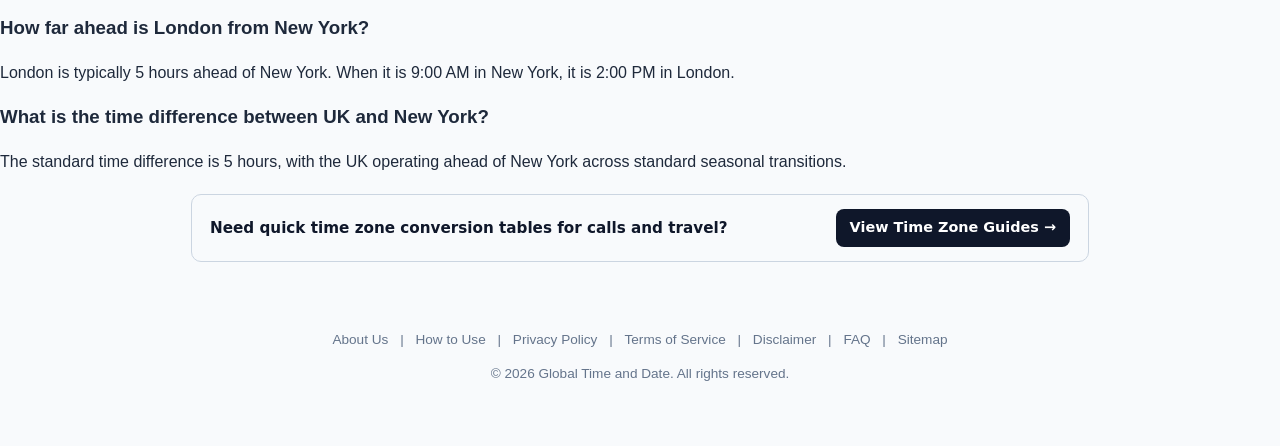
==== commit fe25f8bf: "Update index.html" ====
--- a/GLOBALTIMEANDDATE/index.html
+++ b/GLOBALTIMEANDDATE/index.html
@@ -295,6 +295,15 @@
         </div>
     </div>
 </section>
+  <!-- Link to Time Zone Guides Page -->
+<div style="max-width: 860px; margin: 20px auto; padding: 14px 18px; background: #f8fafc; border: 1px solid #cbd5e1; border-radius: 10px; display: flex; flex-wrap: wrap; align-items: center; justify-content: space-between; gap: 12px; font-family: system-ui, -apple-system, sans-serif;">
+  <span style="font-size: 0.95rem; font-weight: 600; color: #0f172a;">
+    Need quick time zone conversion tables for calls and travel?
+  </span>
+  <a href="/timezone-guides.html" style="padding: 8px 14px; background: #0f172a; color: #ffffff; text-decoration: none; border-radius: 8px; font-size: 0.9rem; font-weight: 600;">
+    View Time Zone Guides →
+  </a>
+</div>
     <footer class="footer">
         <div class="footer-links">
             <a href="about">About Us</a> |
--- a/GLOBALTIMEANDDATE/styles.css
+++ b/GLOBALTIMEANDDATE/styles.css
@@ -348,70 +348,104 @@
     color: var(--text-secondary);
     text-decoration: none;
     margin: 0 0.5rem;
-}/* --- Mobile Responsive Fixes --- */
-@media screen and (max-width: 768px) {
-  /* Container ko mobile screen par fit karne ke liye */
-  body {
-    overflow-x: hidden;
-    padding: 10px;
-  }
-
-  .container {
-    width: 100% !important;
-    padding: 10px !important;
-    margin: 0 auto !important;
-  }
-
-  /* Navbar ko mobile friendly banana */
-  .navbar {
-    flex-direction: column;
-    gap: 10px;
-    padding: 15px 10px;
-    text-align: center;
-  }
-
-  .nav-links {
-    display: flex;
-    flex-wrap: wrap;
-    justify-content: center;
-    gap: 10px;
-  }
-
-  /* Search box aur buttons ko mobile par stack karna */
-  .search-box {
-    flex-direction: column;
-    align-stretch;
-  }
-
-  .search-box input, 
-  .search-box button {
-    width: 100% !important;
-    box-sizing: border-box;
-  }
-
-  /* Control actions aur buttons grid */
-  .control-actions {
-    flex-direction: column;
-    gap: 10px;
-  }
-
-  .control-actions button, 
-  .date-picker-wrapper {
-    width: 100% !important;
-  }
-
-  /* Timezone grid ko mobile par scrollable aur safe banana */
-  .grid-wrapper {
-    overflow-x: auto;
-    -webkit-overflow-scrolling: touch;
-  }
-
-  /* pSEO link grid ko 1 column karna mobile ke liye */
-  #dynamic-pseo-links {
-    grid-template-columns: 1fr !important;
-  }
 }
 
 .footer-links a:hover {
     color: var(--accent-color);
 }
+
+/* --- Perfect Mobile Responsive Fixes (NettakeHome Engine Style) --- */
+@media screen and (max-width: 768px) {
+    body {
+        overflow-x: hidden;
+        padding: 4px !important;
+    }
+
+    .container {
+        width: 100% !important;
+        max-width: 100% !important;
+        padding: 6px !important;
+        margin: 0.25rem auto !important;
+    }
+
+    .navbar {
+        flex-direction: column;
+        gap: 8px;
+        padding: 10px;
+        text-align: center;
+    }
+
+    .nav-links {
+        display: flex;
+        flex-wrap: wrap;
+        justify-content: center;
+        gap: 8px;
+    }
+
+    .nav-links a {
+        margin-left: 0;
+        font-size: 0.8rem;
+    }
+
+    .hero-block {
+        margin-bottom: 1rem !important;
+    }
+
+    .hero-block h1 {
+        font-size: 1.35rem !important;
+    }
+
+    .hero-block p {
+        font-size: 0.85rem !important;
+    }
+
+    .tool-card {
+        padding: 0.75rem !important;
+        border-radius: 8px !important;
+    }
+
+    .tool-controls {
+        flex-direction: column;
+        gap: 0.5rem !important;
+        align-items: stretch !important;
+    }
+
+    .search-box {
+        min-width: 100% !important;
+        box-sizing: border-box;
+    }
+
+    .control-actions {
+        width: 100% !important;
+        flex-direction: column;
+        gap: 6px;
+    }
+
+    .control-actions button, 
+    .date-picker-wrapper {
+        width: 100% !important;
+        justify-content: center;
+        box-sizing: border-box;
+    }
+
+    .city-row {
+        flex-direction: column;
+        align-items: stretch !important;
+        gap: 0.5rem !important;
+        padding: 0.75rem !important;
+    }
+
+    .city-info {
+        width: 100% !important;
+        min-width: 100% !important;
+    }
+
+    .grid-wrapper {
+        overflow-x: auto;
+        -webkit-overflow-scrolling: touch;
+    }
+
+    #dynamic-pseo-links {
+        grid-template-columns: 1fr !important;
+    }
+}
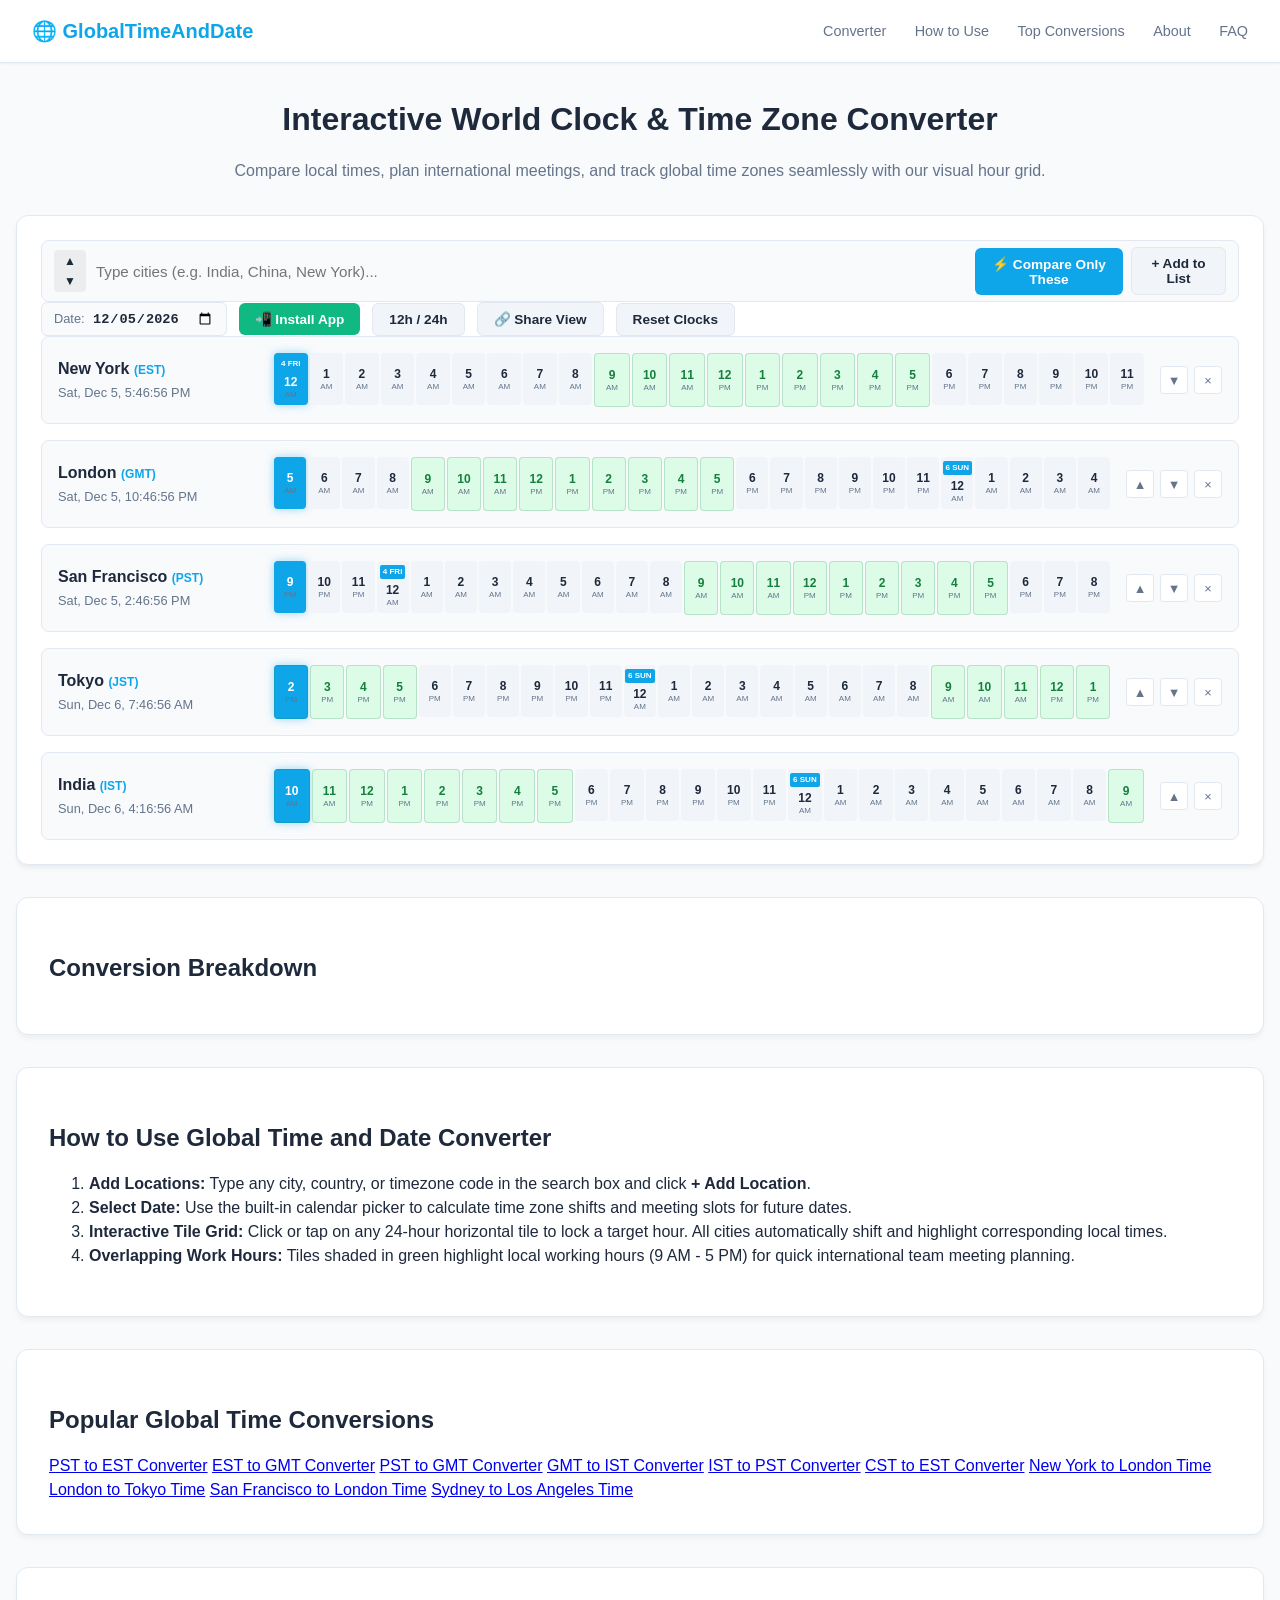
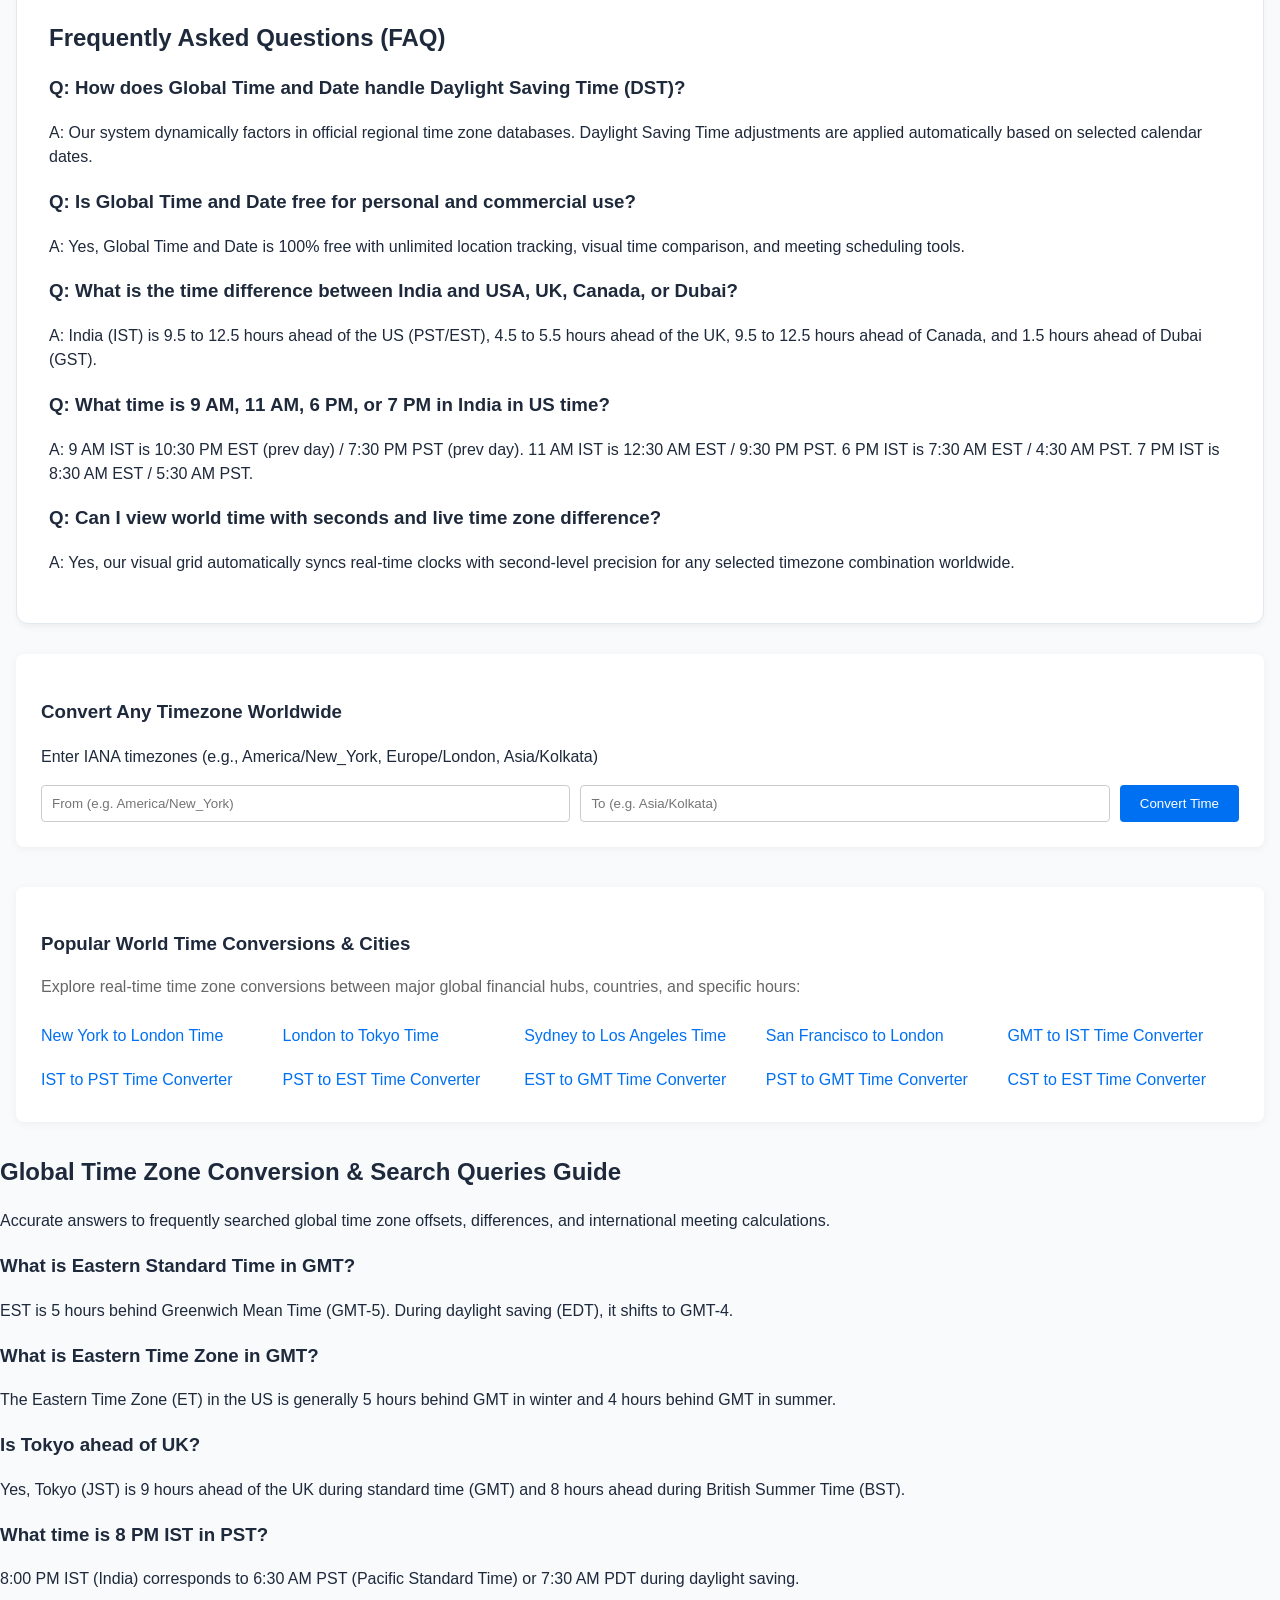
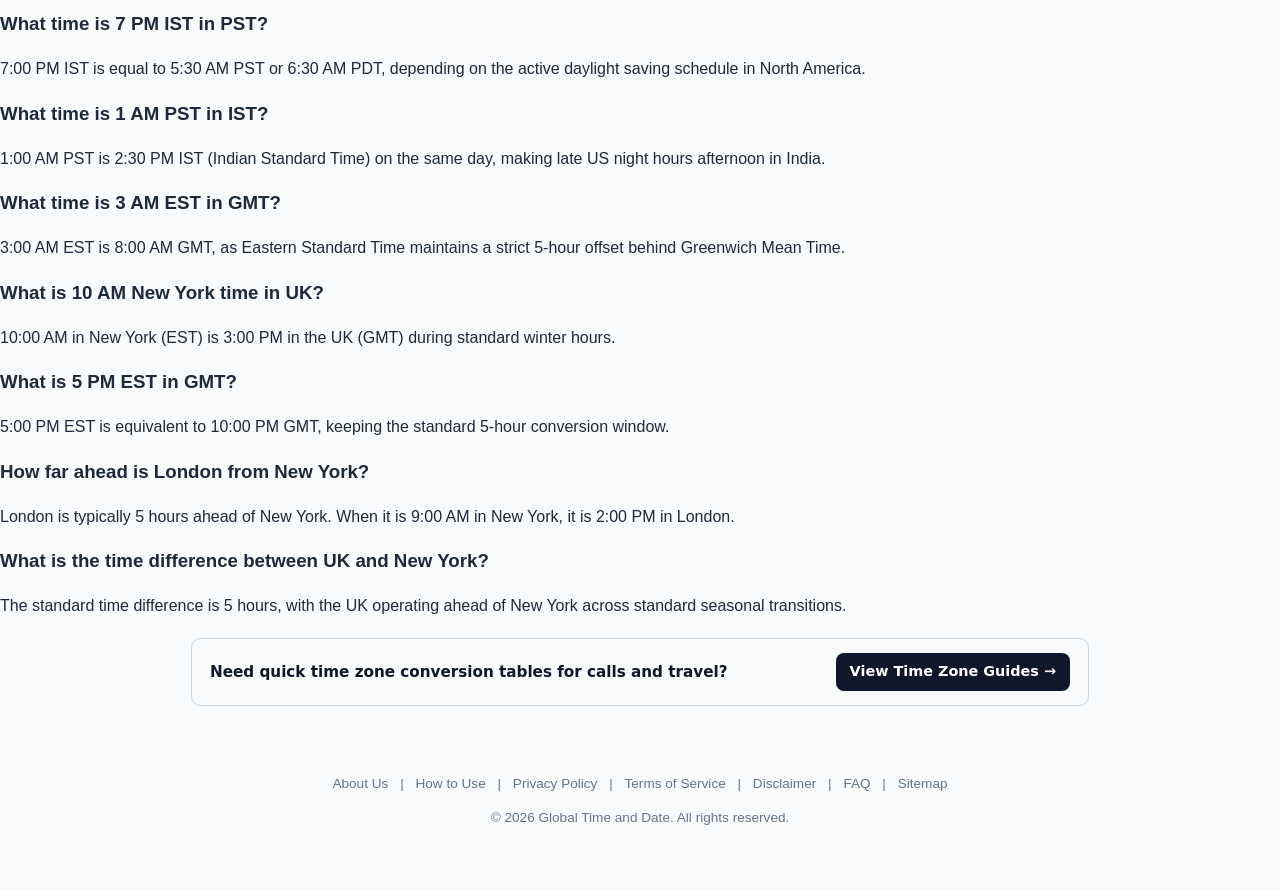
==== commit 3d7697c0: "Update index.html" ====
--- a/GLOBALTIMEANDDATE/index.html
+++ b/GLOBALTIMEANDDATE/index.html
@@ -168,69 +168,25 @@
             </form>
         </div>
 
-        <!-- Dynamic pSEO Thousand Long-Tail Keyword Matrix -->
+        <!-- Popular World Time Conversions Directory -->
         <div class="global-cities-directory" style="margin-top: 40px; padding: 25px; background: #fff; border-radius: 8px; box-shadow: 0 2px 10px rgba(0,0,0,0.05);">
             <h3 style="margin-bottom: 15px;">Popular World Time Conversions & Cities</h3>
             <p style="margin-bottom: 20px; color: #666;">Explore real-time time zone conversions between major global financial hubs, countries, and specific hours:</p>
             
             <div id="dynamic-pseo-links" style="display: grid; grid-template-columns: repeat(auto-fill, minmax(220px, 1fr)); gap: 10px;">
-                <a href="converter?from=America/New_York&to=Asia/Kolkata" style="color: #0070f3; text-decoration: none; padding: 5px 0;">New York to Kolkata Time</a>
-                <a href="converter?from=Europe/London&to=America/New_York" style="color: #0070f3; text-decoration: none; padding: 5px 0;">London to New York Time</a>
-                <a href="converter?from=Asia/Tokyo&to=Australia/Sydney" style="color: #0070f3; text-decoration: none; padding: 5px 0;">Tokyo to Sydney Time</a>
-                <a href="converter?from=Asia/Dubai&to=Europe/London" style="color: #0070f3; text-decoration: none; padding: 5px 0;">Dubai to London Time</a>
-                <a href="converter?from=America/Los_Angeles&to=Asia/Kolkata" style="color: #0070f3; text-decoration: none; padding: 5px 0;">Los Angeles to IST</a>
-                <a href="converter?from=Europe/Paris&to=Asia/Tokyo" style="color: #0070f3; text-decoration: none; padding: 5px 0;">Paris to Tokyo Time</a>
-                <a href="converter?from=Asia/Singapore&to=America/New_York" style="color: #0070f3; text-decoration: none; padding: 5px 0;">Singapore to New York</a>
-                <a href="converter?from=Australia/Melbourne&to=Europe/London" style="color: #0070f3; text-decoration: none; padding: 5px 0;">Melbourne to London</a>
-                <a href="converter?from=Asia/Kolkata&to=America/New_York" style="color: #0070f3; text-decoration: none; padding: 5px 0;">Time Difference India and USA</a>
-                <a href="converter?from=Asia/Kolkata&to=Europe/London" style="color: #0070f3; text-decoration: none; padding: 5px 0;">Time Difference India and UK</a>
-                <a href="converter?from=Asia/Kolkata&to=Asia/Dubai" style="color: #0070f3; text-decoration: none; padding: 5px 0;">Time Difference India and Dubai</a>
-                <a href="converter?from=Asia/Kolkata&to=Europe/Berlin" style="color: #0070f3; text-decoration: none; padding: 5px 0;">Time Difference India and Germany</a>
-                <a href="converter?from=Asia/Kolkata&to=America/Toronto" style="color: #0070f3; text-decoration: none; padding: 5px 0;">Time Difference India and Canada</a>
-                <a href="converter?from=Asia/Kolkata&to=America/Jamaica" style="color: #0070f3; text-decoration: none; padding: 5px 0;">Time Difference India and West Indies</a>
+                <a href="/new-york-to-london" style="color: #0070f3; text-decoration: none; padding: 5px 0;">New York to London Time</a>
+                <a href="/london-to-tokyo" style="color: #0070f3; text-decoration: none; padding: 5px 0;">London to Tokyo Time</a>
+                <a href="/sydney-to-los-angeles" style="color: #0070f3; text-decoration: none; padding: 5px 0;">Sydney to Los Angeles Time</a>
+                <a href="/san-francisco-to-london" style="color: #0070f3; text-decoration: none; padding: 5px 0;">San Francisco to London</a>
+                <a href="/gmt-to-ist" style="color: #0070f3; text-decoration: none; padding: 5px 0;">GMT to IST Time Converter</a>
+                <a href="/ist-to-pst" style="color: #0070f3; text-decoration: none; padding: 5px 0;">IST to PST Time Converter</a>
+                <a href="/pst-to-est" style="color: #0070f3; text-decoration: none; padding: 5px 0;">PST to EST Time Converter</a>
+                <a href="/est-to-gmt" style="color: #0070f3; text-decoration: none; padding: 5px 0;">EST to GMT Time Converter</a>
+                <a href="/pst-to-gmt" style="color: #0070f3; text-decoration: none; padding: 5px 0;">PST to GMT Time Converter</a>
+                <a href="/cst-to-est" style="color: #0070f3; text-decoration: none; padding: 5px 0;">CST to EST Time Converter</a>
             </div>
         </div>
     </main>
-
-    <!-- Script to Generate Long-Tail Combinations dynamically for SEO Bots -->
-    <script>
-        document.addEventListener("DOMContentLoaded", function() {
-            const container = document.getElementById("dynamic-pseo-links");
-            const cities = [
-                { name: "India (IST)", tz: "Asia/Kolkata" },
-                { name: "USA (EST)", tz: "America/New_York" },
-                { name: "USA (PST)", tz: "America/Los_Angeles" },
-                { name: "UK (London)", tz: "Europe/London" },
-                { name: "Canada (Toronto)", tz: "America/Toronto" },
-                { name: "Dubai (GST)", tz: "Asia/Dubai" },
-                { name: "Australia (Sydney)", tz: "Australia/Sydney" },
-                { name: "Germany (Berlin)", tz: "Europe/Berlin" },
-                { name: "Singapore", tz: "Asia/Singapore" }
-            ];
-
-            const times = ["9 AM", "11 AM", "6 PM", "7 PM", "8 PM", "9 PM"];
-
-            cities.forEach(c1 => {
-                cities.forEach(c2 => {
-                    if (c1.tz !== c2.tz) {
-                        const link = document.createElement("a");
-                        link.href = `converter?from=${encodeURIComponent(c1.tz)}&to=${encodeURIComponent(c2.tz)}`;
-                        link.style.cssText = "color: #0070f3; text-decoration: none; padding: 5px 0;";
-                        link.innerText = `${c1.name} to ${c2.name} Time Converter`;
-                        container.appendChild(link);
-                    }
-                });
-            });
-
-            times.forEach(t => {
-                const link = document.createElement("a");
-                link.href = `converter?from=Asia/Kolkata&to=America/New_York`;
-                link.style.cssText = "color: #0070f3; text-decoration: none; padding: 5px 0;";
-                link.innerText = `${t} in India is what time in USA`;
-                container.appendChild(link);
-            });
-        });
-    </script>
 
     <script src="app.js"></script>
     <!-- SEO High-Traffic FAQ & Time Zone Guide Section -->
